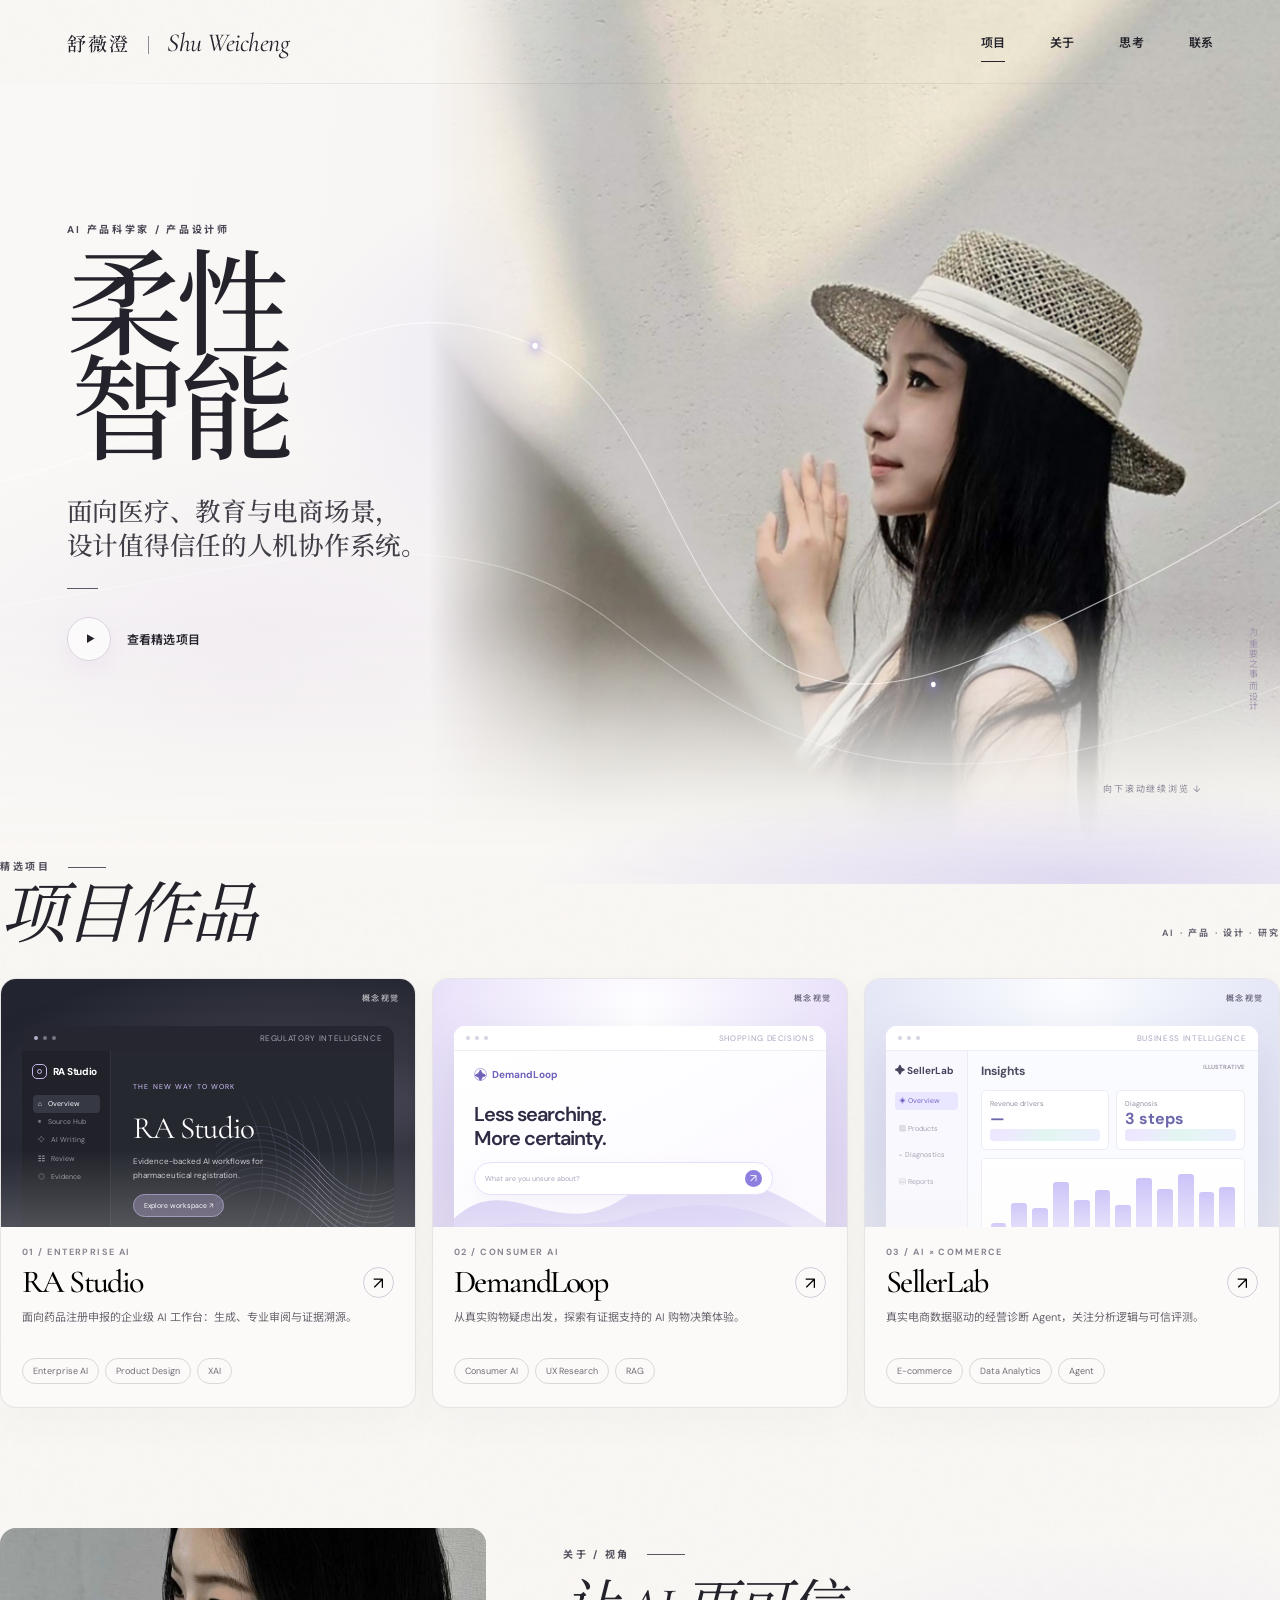
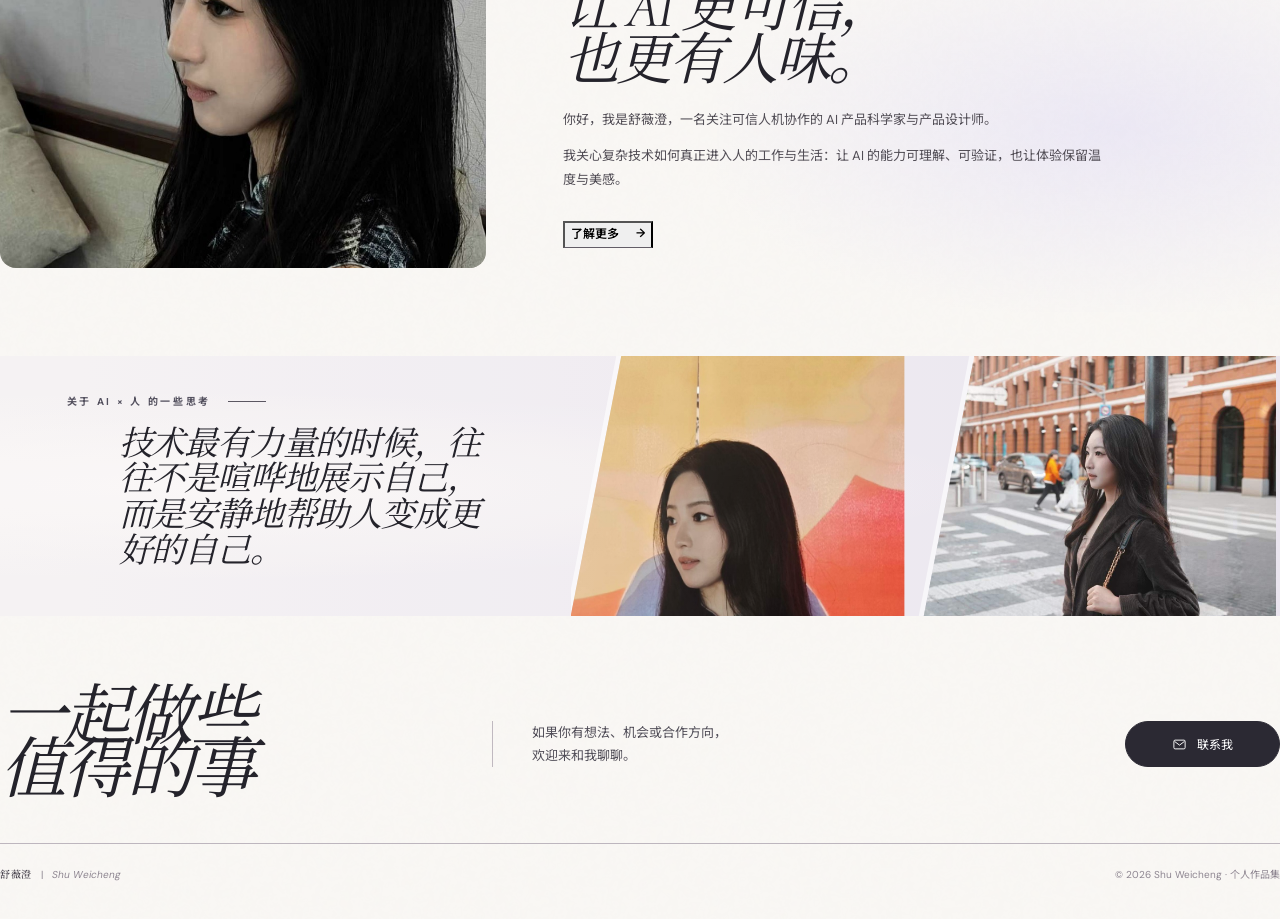
==== index.html @ f3a617b5 "feat: refine Chinese portfolio, improve hero photo clarity and layout" ====
<!doctype html>
<html lang="zh-CN">
<head>
  <meta charset="UTF-8" />
  <meta name="viewport" content="width=device-width, initial-scale=1" />
  <meta name="color-scheme" content="light" />
  <meta name="theme-color" content="#f9f7f4" />
  <meta name="description" content="舒薇澄的个人作品集：AI 产品、可信人机协作、产品设计与商业实践。" />
  <title>舒薇澄 · 柔性智能 | AI 产品与设计</title>
  <link rel="preconnect" href="https://fonts.googleapis.com" />
  <link rel="preconnect" href="https://fonts.gstatic.com" crossorigin />
  <link href="https://fonts.googleapis.com/css2?family=Cormorant+Garamond:ital,wght@0,400;0,500;1,400;1,500&family=DM+Sans:wght@400;500;600;700&family=Noto+Sans+SC:wght@400;500;600&family=Noto+Serif+SC:wght@400;500;600&display=swap" rel="stylesheet" />
<style>
:root{
  --ink:#24232b;--ink-soft:#45434d;--muted:#77727b;--subtle:#a29ca5;--paper:#f9f7f4;--paper-2:#f4f1ef;--line:rgba(65,61,71,.16);
  --lavender:#bdb2ed;--lilac:#ded7f1;--ice:#cce2ee;--serif:'Cormorant Garamond','Noto Serif SC',Georgia,serif;
  --sans:'DM Sans','Noto Sans SC','PingFang SC','Microsoft YaHei',sans-serif;
  --shadow:0 30px 80px rgba(42,37,64,.09);
}
*{box-sizing:border-box}
html{scroll-behavior:smooth;scroll-padding-top:105px}
body{margin:0;background:var(--paper);color:var(--ink);font-family:var(--sans);-webkit-font-smoothing:antialiased;overflow-x:hidden}
body.is-locked{overflow:hidden}
button,a{font:inherit}button{cursor:pointer}a{color:inherit;text-decoration:none}
button:focus-visible,a:focus-visible{outline:2px solid #7471bc;outline-offset:5px}
::selection{background:#bdb2ed91;color:var(--ink)}
img{display:block;max-width:100%}
.site{overflow:hidden;position:relative}
.site::before{content:"";position:absolute;z-index:0;pointer-events:none;inset:0;background-image:url("data:image/svg+xml,%3Csvg viewBox='0 0 180 180' xmlns='http://www.w3.org/2000/svg'%3E%3Cfilter id='n'%3E%3CfeTurbulence type='fractalNoise' baseFrequency='.7' numOctaves='3' stitchTiles='stitch'/%3E%3C/filter%3E%3Crect width='100%25' height='100%25' filter='url(%23n)' opacity='.12'/%3E%3C/svg%3E");opacity:.13;mix-blend-mode:multiply}
.container{max-width:1380px;margin:0 auto;padding:0 clamp(24px,5.2vw,84px);position:relative}
.eyebrow{display:flex;align-items:center;gap:17px;font-size:10px;font-weight:700;line-height:1.4;letter-spacing:.27em;text-transform:uppercase;color:#53505e}
.eyebrow .rule{width:38px;height:1px;background:#5b5762}
.editorial{font-family:var(--serif);font-weight:400;letter-spacing:-.051em}
.topbar{height:84px;position:relative;z-index:30;display:flex;align-items:center;justify-content:space-between}
.topbar::after{content:"";position:absolute;left:clamp(24px,5.2vw,84px);right:clamp(24px,5.2vw,84px);bottom:0;height:1px;background:linear-gradient(90deg,transparent,rgba(78,73,84,.10) 24%,rgba(78,73,84,.10) 76%,transparent)}
.brand{display:inline-flex;align-items:baseline;gap:18px;white-space:nowrap;position:relative}
.brand-cn{font-family:'Noto Serif SC',serif;font-size:19px;font-weight:500;letter-spacing:.12em}
.brand-divider{height:18px;width:1px;transform:translateY(3px);background:#77717c;opacity:.8}
.brand-en{font-family:var(--serif);font-style:italic;font-size:26px;letter-spacing:-.02em}
.nav{display:flex;gap:45px;align-items:center}
.nav a{font-size:12px;font-weight:600;position:relative;letter-spacing:.02em;transition:color .25s}
.nav a:after{content:"";position:absolute;bottom:-11px;left:0;width:0;height:1px;background:var(--ink);transition:width .3s}
.nav a:hover:after,.nav a.active:after{width:100%}
.nav a:hover{color:#766baf}
.menu-toggle{display:none;width:42px;height:42px;border:1px solid var(--line);border-radius:50%;background:#fff9;align-items:center;justify-content:center}
.menu-toggle svg{width:18px;height:18px}
.hero{height:min(748px,62vw);min-height:668px;position:relative;isolation:isolate}
.hero-color{position:absolute;inset:0;z-index:-4;background:
 radial-gradient(ellipse 42% 37% at 52% 39%,rgba(218,216,243,.58),transparent 76%),
 radial-gradient(ellipse 42% 36% at 96% 81%,rgba(177,167,237,.28),transparent 78%),
 radial-gradient(ellipse 42% 42% at 19% 78%,rgba(231,223,238,.46),transparent 75%),
 linear-gradient(95deg,#faf8f6 10%,#f5f2f2 60%,#f6f3f4 100%)}
.hero-photo{position:absolute;z-index:-2;top:-90px;right:0;height:calc(100% + 120px);width:min(66.5%,980px);pointer-events:none;overflow:hidden;
  -webkit-mask-image:linear-gradient(to right,transparent 0%,#000 18%,#000 100%);mask-image:linear-gradient(to right,transparent 0%,#000 18%,#000 100%)}
.hero-photo img{width:100%;height:100%;object-fit:cover;object-position:51% 18%;filter:saturate(.98) contrast(1.02) brightness(1.015);transform:translateZ(0) scale(1.008);backface-visibility:hidden;image-rendering:-webkit-optimize-contrast}
.hero-photo:after{content:"";position:absolute;inset:0;background:linear-gradient(180deg,transparent 0 62%,rgba(249,247,244,.03) 74%,var(--paper) 99%),linear-gradient(90deg,rgba(249,247,244,.025),transparent 56%)}
.hero-fade{position:absolute;z-index:-1;inset:auto -2% -7% 0;height:37%;pointer-events:none;background:radial-gradient(ellipse 56% 44% at 82% 98%,rgba(183,169,235,.38),transparent 75%),linear-gradient(180deg,transparent 0%,rgba(249,247,244,.9) 87%,var(--paper))}
.hero-inner{height:100%;display:flex;flex-direction:column;justify-content:center;align-items:flex-start;padding-top:26px;padding-bottom:58px;z-index:2}
.hero-role{margin-bottom:26px;color:#494654}
.hero-title{margin:0;font-family:var(--serif);font-size:clamp(92px,9vw,146px);font-weight:500;font-style:normal;line-height:.82;letter-spacing:-.045em;position:relative;z-index:2}
.hero-title span{display:block}.hero-title span+span{padding-left:4px;margin-top:10px}
.hero-deck{font:500 clamp(23px,2vw,31px)/1.34 var(--serif);max-width:560px;letter-spacing:-.01em;margin:34px 0 0;color:#413e48;position:relative;z-index:2}
.hero-short-rule{width:31px;height:1px;background:#5f5965;margin-top:23px}
.view-work{display:inline-flex;align-items:center;gap:16px;margin-top:28px;font-size:12px;font-weight:600;letter-spacing:.02em;transition:transform .25s}
.view-work:hover{transform:translateX(5px)}
.view-work .circle{width:44px;height:44px;border-radius:50%;border:1px solid #d9d2de;background:#fff9;box-shadow:0 10px 24px #ddd5e65f;display:grid;place-items:center;transition:background .25s}
.view-work:hover .circle{background:#ebe8f9}.view-work svg{width:15px;height:15px;margin-left:2px}
.hero-orbit{position:absolute;inset:0;width:100%;height:100%;z-index:-1;pointer-events:none;overflow:visible}
.hero-orbit path{fill:none;stroke:#fff;stroke-opacity:.6;stroke-width:1.1}
.hero-orbit .dot{fill:#fff;filter:drop-shadow(0 0 6px #a49bf1) drop-shadow(0 0 4px #9d89e9)}
.hero-side{position:absolute;right:20px;bottom:120px;writing-mode:vertical-rl;font-size:9px;letter-spacing:.18em;color:#9e91aa}
.hero-hint{position:absolute;bottom:37px;right:6%;font-size:9px;letter-spacing:.2em;color:#8d8597}
.work{padding:28px 0 106px;position:relative}
.section-top{display:flex;align-items:flex-end;justify-content:space-between;gap:30px;margin-bottom:30px}
.section-heading{margin:9px 0 0;font-size:clamp(48px,5.2vw,80px);font-style:italic;line-height:.98}
.section-aside{font-size:9px;letter-spacing:.24em;font-weight:700;color:#696573;text-transform:uppercase;padding-bottom:9px;white-space:nowrap}
.projects{display:grid;grid-template-columns:repeat(3,minmax(0,1fr));gap:16px}
.project-card{width:100%;border:1px solid rgba(88,81,98,.13);border-radius:16px;background:rgba(255,255,255,.43);box-shadow:0 14px 40px rgba(78,72,98,.035);padding:0;text-align:left;overflow:hidden;position:relative;transition:transform .36s cubic-bezier(.2,.9,.2,1),box-shadow .36s,background .3s}
.project-card:hover{transform:translateY(-8px);box-shadow:0 26px 65px rgba(65,58,84,.12);background:#fff9}
.preview{height:248px;overflow:hidden;position:relative;display:flex;justify-content:center;align-items:center}
.project-card:hover .mock-device{transform:translateY(2px) scale(1.025)}
.preview::after{content:"";position:absolute;inset:auto 0 0;height:32%;background:linear-gradient(transparent,rgba(249,247,244,.22));pointer-events:none}
.preview-ra{background:radial-gradient(ellipse at 70% 50%,#646174 0%,#393944 37%,#22252f 81%)}
.preview-demand{background:radial-gradient(ellipse at 50% 16%,#fff 0%,#ede6fb 60%,#dcd2f2 100%)}
.preview-seller{background:radial-gradient(ellipse at 50% 0%,#fbfdff 0%,#e6e8f7 65%,#dce0ee 100%)}
.mock-device{transition:transform .5s cubic-bezier(.2,.9,.2,1);box-shadow:0 19px 43px rgba(24,24,51,.19);overflow:hidden;position:absolute;bottom:-17px;width:90%;height:88%;border-radius:11px 11px 0 0;display:flex;flex-direction:column}
.mock-label{position:absolute;top:13px;right:15px;color:#fff9;font-size:8px;letter-spacing:.2em;font-weight:700;z-index:3}
.preview-demand .mock-label,.preview-seller .mock-label{color:#757088}
.mock-top{height:25px;flex:none;display:flex;align-items:center;gap:5px;padding:0 12px;background:#25262f}
.mock-top i{width:4px;height:4px;background:#757782;border-radius:50%}.mock-top i:first-child{background:#b7b0cd}.mock-top span{margin-left:auto;font-size:8px;letter-spacing:.08em;color:#a4a5b2}
.ra-ui{background:#262830;flex:1;display:grid;grid-template-columns:24% 1fr;color:white}
.ra-sidebar{background:#202129;padding:13px 10px;border-right:1px solid #ffffff14}
.ra-logo{font-size:10px;font-weight:700;letter-spacing:-.03em;margin-bottom:16px;display:flex;align-items:center;gap:6px}
.ra-logo b{display:inline-block;width:15px;height:15px;border:1px solid #c4b8e9;border-radius:5px;position:relative}
.ra-logo b:before{content:"";position:absolute;inset:4px;border:1px solid #c4b8e9;border-radius:50%}
.ra-menu{font-size:7px;color:#92929e;line-height:2.6;padding-left:6px}.ra-menu .on{color:#fff;background:#363844;border-radius:4px;padding-left:5px;margin-left:-5px}
.ra-main{padding:22px 22px;position:relative;overflow:hidden}.ra-main .super{font-size:7px;color:#d3c5ff;letter-spacing:.16em}
.ra-main h4{margin:15px 0 8px;font-family:var(--serif);font-size:31px;font-weight:400;letter-spacing:-.03em}
.ra-main p{margin:0;max-width:170px;font-size:8px;line-height:1.7;color:#ccc9d2}
.ra-pill{margin-top:12px;border:1px solid #8d87ae;background:#6f6887aa;border-radius:16px;color:#fff;font-size:7px;padding:6px 10px;display:inline-block}
.ra-wave{position:absolute;right:-20px;top:37px;width:70%;height:76%;opacity:.92;mix-blend-mode:screen;pointer-events:none}
.light-device{background:#fff;box-shadow:0 20px 48px rgba(83,72,130,.16)}
.light-device .mock-top{background:#fff;color:#aea7b9;border-bottom:1px solid #efeef6}.light-device .mock-top i{background:#d9d3e4}.light-device .mock-top span{color:#aba4bf}
.demand-ui{height:100%;background:linear-gradient(150deg,#fff 4%,#fcfaff 75%);position:relative;padding:17px 20px}
.demand-brand{color:#7061ba;font-size:10px;font-weight:700;display:flex;align-items:center;gap:5px}
.demand-brand b{height:13px;width:13px;display:inline-grid;place-items:center;font-size:11px;border:1px solid #b3a7eb;border-radius:50%}
.demand-ui h4{font-size:20px;line-height:1.2;letter-spacing:-.05em;margin:21px 0 12px;font-weight:600;position:relative;z-index:2;color:#302b45}
.demand-search{border:1px solid #e5dffa;background:#fff;border-radius:20px;padding:7px 10px;display:flex;justify-content:space-between;align-items:center;position:relative;z-index:2;color:#aaa2ba;font-size:7px;width:90%;box-shadow:0 8px 20px #dcd3f031}
.demand-search em{height:17px;width:17px;background:#8c7fe0;color:white;border-radius:100%;display:grid;place-items:center;font-style:normal;font-size:11px}
.demand-wave{position:absolute;bottom:-11px;left:0;width:100%;height:54%;opacity:.72}
.seller-ui{background:#fafbff;flex:1;display:grid;grid-template-columns:22% 1fr}
.seller-sidebar{background:#f8f8fe;padding:13px 9px;border-right:1px solid #eaebf6}
.seller-brand{font-size:10px;font-weight:700;color:#49445e;margin-bottom:15px;white-space:nowrap}
.seller-link{font-size:7px;margin:9px 0;color:#a3a1b2;padding:4px;border-radius:4px}.seller-link.on{background:#e9e6ff;color:#7663c7}
.seller-main{padding:12px 13px;min-width:0}.seller-name{display:flex;justify-content:space-between;font-size:12px;font-weight:700;color:#4e4c60}.seller-name span{font-size:6px;color:#a29eac}
.seller-metrics{display:grid;grid-template-columns:1fr 1fr;gap:7px;margin-top:11px}.seller-metric{border:1px solid #edecf5;border-radius:5px;background:#fff;padding:8px}
.seller-metric small{display:block;font-size:7px;color:#9290a3}.seller-metric strong{font-size:16px;color:#6d68ac}.seller-metric i{display:block;height:12px;border-radius:3px;background:linear-gradient(110deg,#eee8ff 15%,#e2f6f1 50%,#edf0ff)}
.seller-plot{height:83px;display:flex;align-items:end;gap:5px;padding:9px 9px 0;border:1px solid #edecf5;background:white;border-radius:5px;margin-top:8px}
.seller-plot i{flex:1;height:var(--h);background:linear-gradient(#b0a3f5,#ded7ff);border-radius:3px 3px 0 0;opacity:.7}
.project-bottom{padding:19px 21px 23px;min-height:158px;position:relative}
.project-index{font-size:9px;letter-spacing:.16em;color:#8c8591;font-weight:700;margin-bottom:8px}
.project-title-row{display:flex;align-items:center;justify-content:space-between;gap:8px}
.project-title{font-family:var(--serif);font-weight:500;font-size:clamp(27px,2.5vw,39px);letter-spacing:-.05em;line-height:1.02}
.project-arrow{width:31px;height:31px;border:1px solid #d3cad8;border-radius:50%;display:grid;place-items:center;flex:none;font-size:17px;transition:background .2s,transform .2s}
.project-card:hover .project-arrow{background:#ded5fa;transform:rotate(45deg)}
.project-description{color:#69656f;font-size:11px;line-height:1.65;min-height:36px;margin:9px 0 14px;max-width:360px}
.tags{display:flex;flex-wrap:wrap;gap:6px}.tag{padding:6px 10px;border:1px solid #dcd5d9;border-radius:30px;font-size:9px;color:#736d77}
.about{padding:14px 0 88px;position:relative}.about:after{content:"";position:absolute;z-index:-1;right:-18%;top:7%;width:62%;height:83%;background:radial-gradient(ellipse at center,rgba(214,208,245,.38),transparent 75%);pointer-events:none}
.about-layout{display:grid;grid-template-columns:38% 1fr;gap:clamp(44px,6vw,88px);align-items:center}
.about-image{border-radius:16px;overflow:hidden;height:340px;position:relative;background:#ded9d3}.about-image img{width:100%;height:100%;object-fit:cover;object-position:center 23%;filter:saturate(.85)}
.about-copy h2{font-family:var(--serif);font-style:italic;font-weight:400;font-size:clamp(39px,4.4vw,69px);line-height:.95;letter-spacing:-.055em;margin:20px 0 19px;max-width:690px}
.about-copy p{color:#514d55;max-width:550px;font-size:13px;line-height:1.85;margin:0 0 12px}
.underlink{display:inline-flex;align-items:center;gap:17px;border-bottom:1px solid #625d67;padding-bottom:5px;margin-top:17px;font-size:12px;font-weight:600;transition:gap .25s}.underlink:hover{gap:23px}
.notes{position:relative;min-height:260px;background:#f1eeef;overflow:hidden}.notes::before{content:"";position:absolute;inset:0;background:radial-gradient(ellipse at 12% 50%,#fdfaf9,transparent 52%),linear-gradient(90deg,#f7f4f5,#e9e4f0);opacity:.8}
.notes-inner{display:grid;grid-template-columns:44% 56%;min-height:260px}
.notes-quote{padding:39px 28px 34px 0;position:relative;z-index:2}
.notes-quote h3{font-family:var(--serif);font-style:italic;font-size:clamp(25px,2.65vw,39px);line-height:1.05;letter-spacing:-.035em;font-weight:400;margin:18px 0 0 52px;max-width:370px}
.notes-photos{display:grid;grid-template-columns:1fr 1fr;position:relative;margin-right:-8vw;overflow:hidden}
.notes-photo{position:relative;height:100%;overflow:hidden;transform:skewX(-11deg);border-left:5px solid #fff9}
.notes-photo:first-child{margin-left:20px}.notes-photo img{width:130%;height:100%;object-fit:cover;object-position:center 31%;transform:skewX(11deg) scale(1.06);position:absolute;left:-14%}
.notes-photo.second img{object-position:center 52%;width:150%;left:-14%}
.notes-photo:after{content:"";position:absolute;inset:0;background:linear-gradient(90deg,#fff2,transparent)}
.contact{padding:75px 0 38px}
.contact-grid{display:grid;grid-template-columns:35% 1fr auto;gap:44px;align-items:center;padding-bottom:46px;border-bottom:1px solid #bdb6be}
.contact h2{font-family:var(--serif);font-style:italic;font-weight:400;font-size:clamp(46px,5.2vw,80px);line-height:.8;letter-spacing:-.055em;margin:0}
.contact-text{border-left:1px solid #c0b9c0;padding-left:39px;font-size:13px;line-height:1.8;color:#514e58}
.contact-actions{display:flex;align-items:center;gap:16px}.dark-btn{display:inline-flex;align-items:center;justify-content:center;gap:10px;padding:13px 23px;border-radius:40px;background:#2b2933;color:#fff;border:1px solid #2b2933;font-size:12px;min-width:155px;transition:transform .25s,background .25s}
.dark-btn:hover{background:#57506b;transform:translateY(-2px)}.dark-btn svg{width:15px;height:15px}
.footer{display:flex;justify-content:space-between;align-items:center;gap:16px;padding-top:22px;color:#8d8590;font-size:10px}.footer strong{font-family:'Noto Serif SC',serif;color:#413c47;font-weight:500;letter-spacing:.07em}.footer span{white-space:nowrap}
/* Dialogs */
.dialog{position:fixed;z-index:100;inset:0;background:rgba(31,29,40,.44);backdrop-filter:blur(12px);display:none;align-items:flex-start;justify-content:center;overflow:auto;padding:32px 16px}
.dialog.open{display:flex}.dialog-panel{width:min(100%,950px);background:#faf9f6;border:1px solid #ffffffb5;box-shadow:0 30px 90px #25223856;border-radius:15px;position:relative;min-height:450px;overflow:hidden;animation:pop .25s ease-out}
@keyframes pop{from{opacity:0;transform:translateY(18px)}to{opacity:1;transform:translateY(0)}}
.dialog-header{display:flex;justify-content:space-between;align-items:center;border-bottom:1px solid #e2dce0;padding:23px 34px;background:#fff9}
.dialog-logo{font-size:10px;font-weight:700;letter-spacing:.2em;color:#6a6473}.close-dialog{background:transparent;border:1px solid #d7cfd7;border-radius:30px;padding:8px 14px;font-size:11px}
.close-dialog:hover{background:#ebe6f4}.dialog-body{padding:55px clamp(25px,6vw,72px) 67px;max-width:100%;margin:auto}
.dialog-body h2{font:italic 400 clamp(62px,7vw,102px)/.95 var(--serif);letter-spacing:-.07em;margin:17px 0}.dialog-subtitle{font:italic 400 clamp(22px,2.5vw,31px)/1.2 var(--serif);max-width:650px;color:#514959;margin:0 0 27px}
.dialog-metas{border-top:1px solid #ded8e0;border-bottom:1px solid #ded8e0;padding:19px 0;display:grid;grid-template-columns:1fr 1fr 1fr;gap:20px;margin:30px 0 35px}
.meta dt{font-size:9px;font-weight:700;letter-spacing:.13em;text-transform:uppercase;color:#948a97;margin-bottom:9px}.meta dd{font-size:12px;line-height:1.6;margin:0}
.dialog-visual{height:220px;border-radius:10px;background:radial-gradient(ellipse at 78% 40%,#72678d,#262631 66%);color:white;display:flex;align-items:center;justify-content:center;text-align:center;flex-direction:column;gap:9px;padding:18px}
.dialog-visual.light{background:radial-gradient(ellipse at 35% 30%,#fff,#dfd6f5 80%);color:#443d55}
.dialog-visual strong{font:italic 400 45px var(--serif)}.dialog-visual span{font-size:10px;letter-spacing:.14em}
.article-section{display:grid;grid-template-columns:27% 1fr;gap:28px;border-bottom:1px solid #ded8e0;padding:28px 0}
.article-section h3{font-family:var(--serif);font-size:30px;font-weight:500;margin:0;line-height:1}
.article-section p,.article-section ul{font-size:13px;line-height:1.9;color:#58525e;margin:0}.article-section ul{padding-left:18px}
.notice{background:#f0ebf3;padding:17px 20px;border-radius:6px;font-size:11px;line-height:1.8;margin-top:27px;color:#686071}
.dialog-text p{font-size:14px;line-height:1.95;color:#4a4650}.dialog-text .portrait-inline{width:180px;height:226px;float:right;object-fit:cover;object-position:center 31%;border-radius:10px;margin:3px 0 12px 22px}
.dialog-text .small-note{font-size:12px;color:#7b7481;margin-top:22px}
/* animated reveal, only enabled when JS is available */
.js .reveal{opacity:0;transform:translateY(30px);transition:opacity .7s ease,transform .8s cubic-bezier(.2,.8,.2,1)}
.js .reveal.visible{opacity:1;transform:none}
@media(max-width:1050px){
  .hero{min-height:590px;height:660px}.hero-photo{width:65%}.hero-title{font-size:clamp(82px,11.5vw,116px)}.hero-deck{max-width:490px;font-size:25px}
  .projects{gap:10px}.preview{height:205px}.project-bottom{padding:16px 13px 18px}.project-title{font-size:29px}.project-description{font-size:10px}
  .mock-device{width:94%}.ra-main{padding:17px 12px}.ra-main h4{font-size:25px}.ra-sidebar{padding:10px 5px}.seller-sidebar{padding:9px 5px}
  .contact-grid{grid-template-columns:35% 1fr;gap:35px}.contact-actions{grid-column:2;justify-self:start}.contact-text{grid-column:2;grid-row:1}
}
@media(max-width:720px){
  html{scroll-padding-top:72px}.container{padding-left:23px;padding-right:23px}
  .topbar{height:70px}.topbar::after{left:23px;right:23px}.brand{gap:10px}.brand-cn{font-size:15px}.brand-en{font-size:20px}.brand-divider{height:14px}
  .menu-toggle{display:flex}.nav{position:absolute;display:none;top:63px;left:23px;right:23px;background:#ffffffef;backdrop-filter:blur(16px);padding:20px;border:1px solid var(--line);box-shadow:0 16px 50px #34304f22;border-radius:12px;gap:19px;flex-direction:column;align-items:flex-start}.nav.open{display:flex}.nav a{font-size:14px}
  .hero{min-height:810px;height:810px}.hero-color{background:radial-gradient(ellipse 60% 45% at 70% 65%,#e1d9f1aa,transparent 75%),linear-gradient(135deg,#faf8f6,#f9f7f4)}
  .hero-inner{height:370px;justify-content:flex-start;padding-top:67px;padding-bottom:0}
  .hero-title{font-size:clamp(74px,18vw,107px);line-height:.76;letter-spacing:-.076em}.hero-role{font-size:8px;letter-spacing:.19em;margin-bottom:28px}
  .hero-title span+span{margin-top:14px}
  .hero-deck{margin-top:27px;font-size:clamp(20px,5.4vw,27px);max-width:380px;line-height:1.15}
  .hero-short-rule{margin-top:15px}.view-work{margin-top:17px;gap:12px}.view-work .circle{width:36px;height:36px}
  .hero-photo{top:355px;height:470px;right:-27%;width:113%;-webkit-mask-image:linear-gradient(0deg,transparent 0%,#000 25%);mask-image:linear-gradient(0deg,transparent 0%,#000 25%)}
  .hero-photo img{object-position:center 22%}.hero-photo:after{background:linear-gradient(180deg,transparent 0 68%,var(--paper) 99%)}
  .hero-fade{height:190px;bottom:-5%}.hero-orbit{opacity:.45}.hero-side,.hero-hint{display:none}
  .work{padding:17px 0 86px}.section-top{align-items:end;gap:14px;margin-bottom:22px}.section-heading{font-size:53px}.section-aside{font-size:8px;letter-spacing:.12em;max-width:90px;line-height:1.6;white-space:normal;text-align:right}
  .projects{grid-template-columns:1fr;gap:18px}.preview{height:250px}.mock-device{width:90%;height:86%}.project-bottom{min-height:auto;padding:18px 19px 22px}.project-title{font-size:38px}.project-description{font-size:12px;min-height:0}.tags{gap:5px}
  .ra-main{padding:24px 20px}.ra-main h4{font-size:34px}.ra-sidebar{padding:13px 10px}.seller-sidebar{padding:12px 10px}
  .about{padding:10px 0 72px}.about-layout{grid-template-columns:1fr;gap:29px}.about-image{height:390px}.about-copy h2{font-size:55px}.about-copy p{font-size:13px}
  .notes-inner{display:flex;flex-direction:column}.notes-quote{padding:38px 0 35px}.notes-quote h3{margin-left:19px;font-size:36px}.notes-photos{height:240px;margin:0 -23px;display:grid}.notes-photo:first-child{margin-left:0}
  .contact{padding:65px 0 27px}.contact-grid{display:block;padding-bottom:37px}.contact h2{font-size:68px}.contact-text{margin-top:25px;padding-left:18px;font-size:12px}.contact-actions{margin-top:25px}.footer{font-size:9px;flex-wrap:wrap}
  .dialog{padding:12px}.dialog-header{padding:17px 20px}.dialog-body{padding:40px 22px}.dialog-body h2{font-size:74px}.dialog-metas{grid-template-columns:1fr;gap:13px}.article-section{grid-template-columns:1fr;gap:12px;padding:25px 0}.dialog-visual{height:160px}.dialog-text .portrait-inline{width:120px;height:165px}
}
@media(max-width:390px){.hero-title{font-size:72px}.hero{min-height:760px;height:760px}.hero-photo{top:355px;height:430px}.project-title{font-size:34px}.about-copy h2{font-size:49px}.notes-quote h3{font-size:32px}.brand-en{font-size:18px}}
@media(prefers-reduced-motion:reduce){*,*:before,*:after{scroll-behavior:auto!important;transition-duration:.01ms!important;animation:none!important}.js .reveal{opacity:1;transform:none}}
</style>
</head>
<body>
<div class="site" id="top">
  <header class="container topbar">
    <a class="brand" href="#top" aria-label="回到首页"><span class="brand-cn">舒薇澄</span><span class="brand-divider" aria-hidden="true"></span><span class="brand-en">Shu Weicheng</span></a>
    <button class="menu-toggle" id="menuToggle" aria-label="打开导航菜单" aria-expanded="false" aria-controls="nav"><svg viewBox="0 0 20 20" fill="none" stroke="currentColor" stroke-width="1.4"><path d="M2 6h16M2 14h16"/></svg></button>
    <nav class="nav" id="nav" aria-label="主要导航"><a href="#work" class="active">项目</a><a href="#about">关于</a><a href="#notes">思考</a><a href="#contact">联系</a></nav>
  </header>
  <main>
    <section class="hero" aria-labelledby="hero-title">
      <div class="hero-color" aria-hidden="true"></div>
      <div class="hero-photo" aria-hidden="true"><img src="[data-uri]" alt="" fetchpriority="high" decoding="async" /></div>
      <div class="hero-fade" aria-hidden="true"></div>
      <svg class="hero-orbit" aria-hidden="true" viewBox="0 0 1440 720" preserveAspectRatio="none"><path d="M-110 400 C270 360 370 160 610 255 C800 335 750 685 1120 545 S1500 340 1570 360"/><path d="M-90 514 C240 480 500 390 692 520 S1060 730 1520 550" opacity=".56"/><circle class="dot" cx="602" cy="252" r="3"/><circle class="dot" cx="1050" cy="578" r="2.6"/></svg>
      <div class="container hero-inner">
        <div class="eyebrow hero-role">AI 产品科学家 / 产品设计师</div>
        <h1 class="hero-title" id="hero-title"><span>柔性</span><span>智能</span></h1>
        <p class="hero-deck">面向医疗、教育与电商场景，<br />设计值得信任的人机协作系统。</p>
        <div class="hero-short-rule"></div>
        <a class="view-work" href="#work"><span class="circle"><svg viewBox="0 0 24 24" fill="currentColor"><path d="m8 5 12 7-12 7V5Z" /></svg></span><span>查看精选项目</span></a>
      </div>
      <div class="hero-side">为重要之事而设计</div><span class="hero-hint">向下滚动继续浏览 ↓</span>
    </section>

    <section class="container work" id="work" aria-labelledby="work-title">
      <div class="section-top reveal"><div><div class="eyebrow">精选项目 <span class="rule"></span></div><h2 class="section-heading editorial" id="work-title">项目作品</h2></div><div class="section-aside">AI · 产品 · 设计 · 研究</div></div>
      <div class="projects">
        <button class="project-card reveal" data-project="ra" aria-label="查看 RA Studio 项目详情">
          <div class="preview preview-ra">
            <span class="mock-label">概念视觉</span>
            <div class="mock-device"><div class="mock-top"><i></i><i></i><i></i><span>REGULATORY INTELLIGENCE</span></div>
              <div class="ra-ui"><div class="ra-sidebar"><div class="ra-logo"><b></b> RA Studio</div><div class="ra-menu"><div class="on">⌂ &nbsp; Overview</div><div>◧ &nbsp; Source Hub</div><div>✧ &nbsp; AI Writing</div><div>☷ &nbsp; Review</div><div>◎ &nbsp; Evidence</div></div></div>
              <div class="ra-main"><span class="super">THE NEW WAY TO WORK</span><h4>RA Studio</h4><p>Evidence-backed AI workflows for pharmaceutical registration.</p><span class="ra-pill">Explore workspace ↗</span>
                <svg class="ra-wave" viewBox="0 0 320 220" fill="none" aria-hidden="true"><defs><linearGradient id="mesh" x1="0" y1="0" x2="1" y2="1"><stop stop-color="#8984da" stop-opacity="0"/><stop offset=".52" stop-color="#d7ccff" stop-opacity=".9"/><stop offset="1" stop-color="#a1cdec" stop-opacity=".08"/></linearGradient></defs>
                  <g stroke="url(#mesh)" stroke-width=".86"> <path d="M-30 150Q65 28 165 140T342 120"/><path d="M-30 160Q65 40 165 150T342 130"/><path d="M-30 170Q65 52 165 160T342 140"/><path d="M-30 180Q65 64 165 170T342 150"/><path d="M-30 190Q65 76 165 180T342 160"/><path d="M-30 200Q65 88 165 190T342 170"/><path d="M-30 210Q65 100 165 200T342 180"/><path d="M-30 140Q65 16 165 130T342 110"/><path d="M-30 130Q65 4 165 120T342 100"/><path d="M-30 120Q65 -8 165 110T342 90"/></g>
                  <g stroke="url(#mesh)" stroke-width=".6" opacity=".42"><path d="M35 -10Q110 110 47 230"/><path d="M58 -10Q133 110 70 230"/><path d="M81 -10Q156 110 93 230"/><path d="M104 -10Q179 110 116 230"/><path d="M127 -10Q202 110 139 230"/><path d="M150 -10Q225 110 162 230"/><path d="M173 -10Q248 110 185 230"/><path d="M196 -10Q271 110 208 230"/><path d="M219 -10Q294 110 231 230"/></g>
                </svg></div></div></div>
          </div>
          <div class="project-bottom"><div class="project-index">01 / ENTERPRISE AI</div><div class="project-title-row"><strong class="project-title">RA Studio</strong><span class="project-arrow">↗</span></div><p class="project-description">面向药品注册申报的企业级 AI 工作台：生成、专业审阅与证据溯源。</p><div class="tags"><span class="tag">Enterprise AI</span><span class="tag">Product Design</span><span class="tag">XAI</span></div></div>
        </button>
        <button class="project-card reveal" data-project="demand" aria-label="查看 DemandLoop 项目详情" style="transition-delay:.07s">
          <div class="preview preview-demand"><span class="mock-label">概念视觉</span>
            <div class="mock-device light-device"><div class="mock-top"><i></i><i></i><i></i><span>SHOPPING DECISIONS</span></div><div class="demand-ui"><div class="demand-brand"><b>✦</b> DemandLoop</div><h4>Less searching.<br>More certainty.</h4><div class="demand-search">What are you unsure about?<em>↗</em></div>
              <svg class="demand-wave" viewBox="0 0 320 150" preserveAspectRatio="none" aria-hidden="true"><defs><linearGradient id="demandG" x1="0" y1="0" x2="1" y2="1"><stop stop-color="#c4b7f4"/><stop offset="1" stop-color="#e8e3f8"/></linearGradient></defs><path fill="url(#demandG)" d="M0 97C47 25 85 132 143 70S260 35 320 105V150H0Z"/><path fill="#b9b0f0" opacity=".4" d="M0 129C57 78 89 124 150 95S253 70 320 134V150H0Z"/></svg></div></div>
          </div>
          <div class="project-bottom"><div class="project-index">02 / CONSUMER AI</div><div class="project-title-row"><strong class="project-title">DemandLoop</strong><span class="project-arrow">↗</span></div><p class="project-description">从真实购物疑虑出发，探索有证据支持的 AI 购物决策体验。</p><div class="tags"><span class="tag">Consumer AI</span><span class="tag">UX Research</span><span class="tag">RAG</span></div></div>
        </button>
        <button class="project-card reveal" data-project="seller" aria-label="查看 SellerLab 项目详情" style="transition-delay:.14s">
          <div class="preview preview-seller"><span class="mock-label">概念视觉</span><div class="mock-device light-device"><div class="mock-top"><i></i><i></i><i></i><span>BUSINESS INTELLIGENCE</span></div><div class="seller-ui"><div class="seller-sidebar"><div class="seller-brand">✦ SellerLab</div><div class="seller-link on">◈ Overview</div><div class="seller-link">▧ Products</div><div class="seller-link">⌁ Diagnostics</div><div class="seller-link">▤ Reports</div></div><div class="seller-main"><div class="seller-name">Insights <span>ILLUSTRATIVE</span></div><div class="seller-metrics"><div class="seller-metric"><small>Revenue drivers</small><strong>—</strong><i></i></div><div class="seller-metric"><small>Diagnosis</small><strong>3 steps</strong><i></i></div></div><div class="seller-plot"><i style="--h:24%"></i><i style="--h:51%"></i><i style="--h:45%"></i><i style="--h:80%"></i><i style="--h:55%"></i><i style="--h:69%"></i><i style="--h:48%"></i><i style="--h:86%"></i><i style="--h:71%"></i><i style="--h:92%"></i><i style="--h:66%"></i><i style="--h:73%"></i></div></div></div></div></div>
          <div class="project-bottom"><div class="project-index">03 / AI × COMMERCE</div><div class="project-title-row"><strong class="project-title">SellerLab</strong><span class="project-arrow">↗</span></div><p class="project-description">真实电商数据驱动的经营诊断 Agent，关注分析逻辑与可信评测。</p><div class="tags"><span class="tag">E-commerce</span><span class="tag">Data Analytics</span><span class="tag">Agent</span></div></div>
        </button>
      </div>
    </section>

    <section class="container about" id="about" aria-labelledby="about-title">
      <div class="about-layout"><div class="about-image reveal"><img src="[data-uri]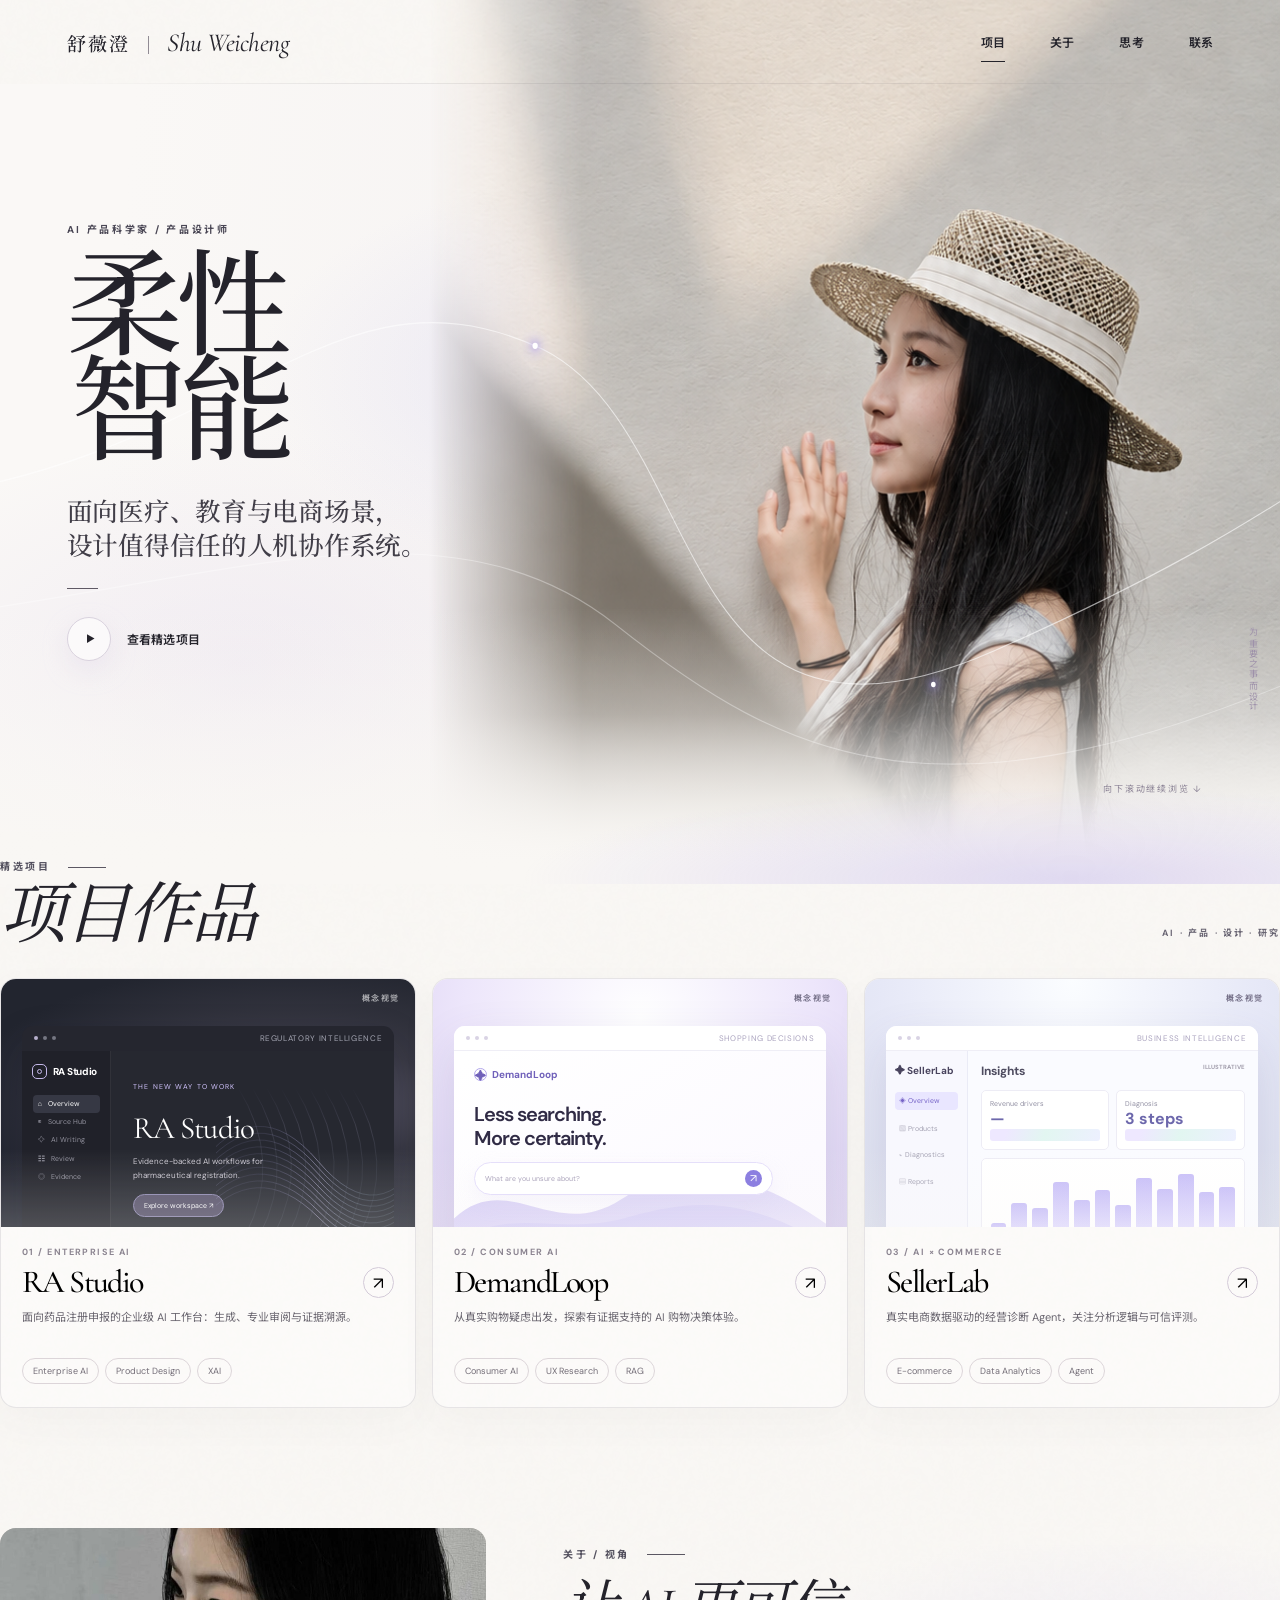
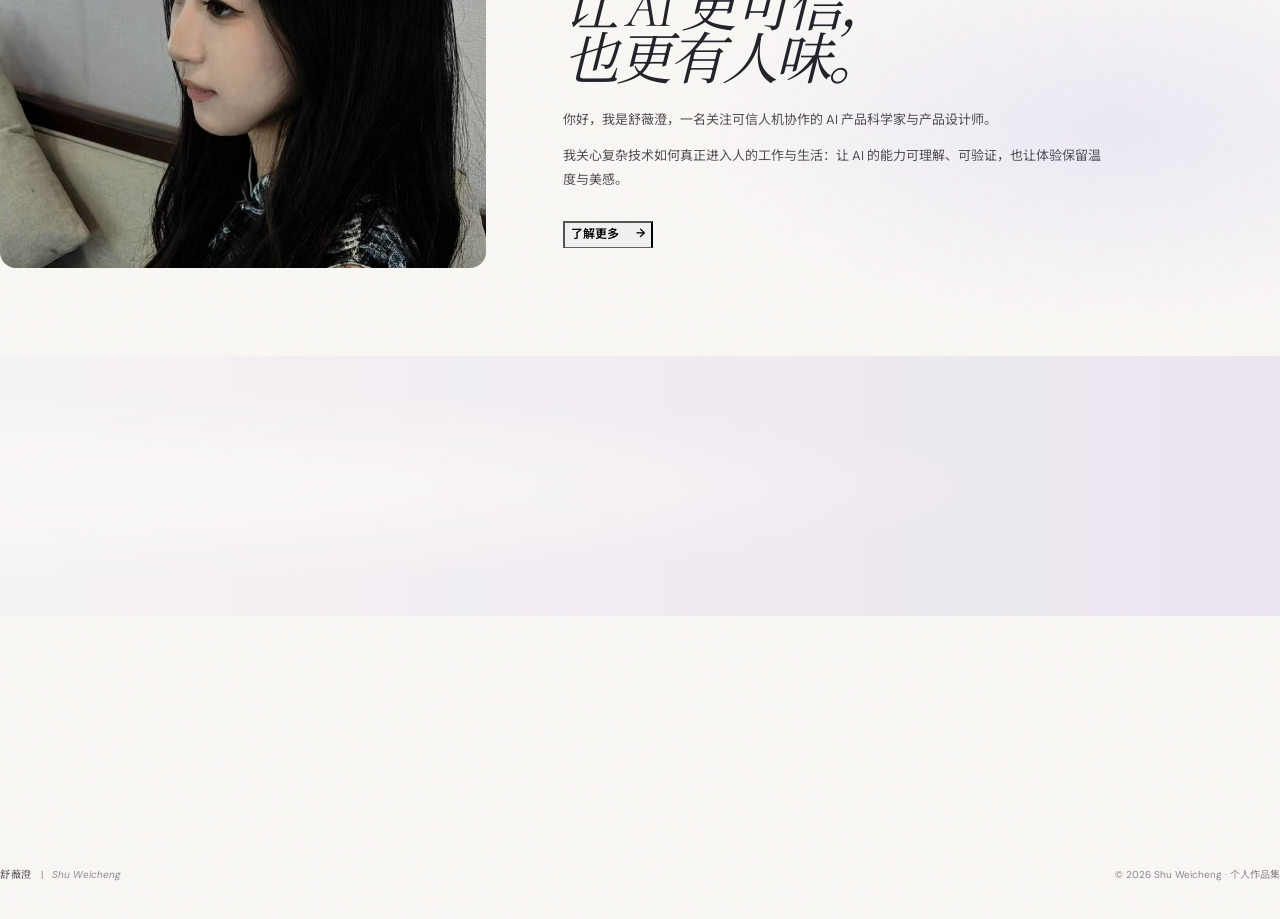
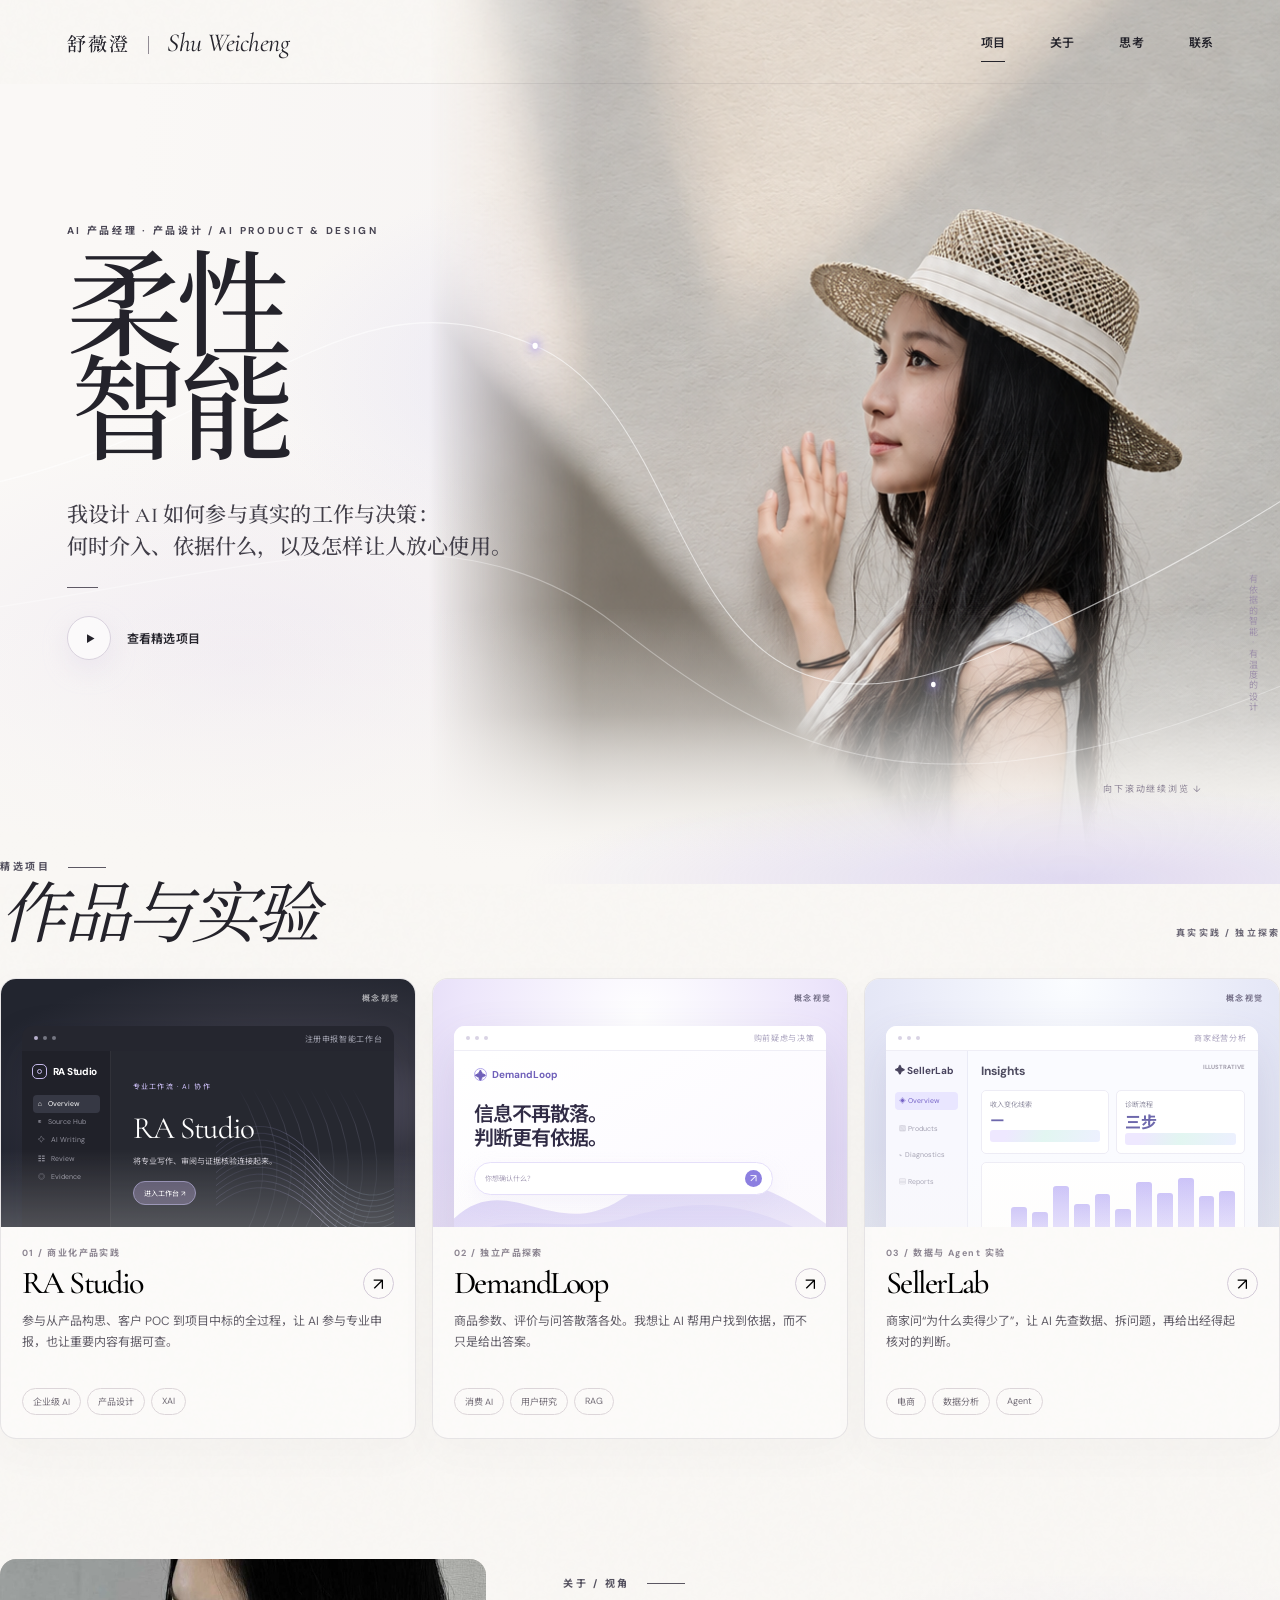
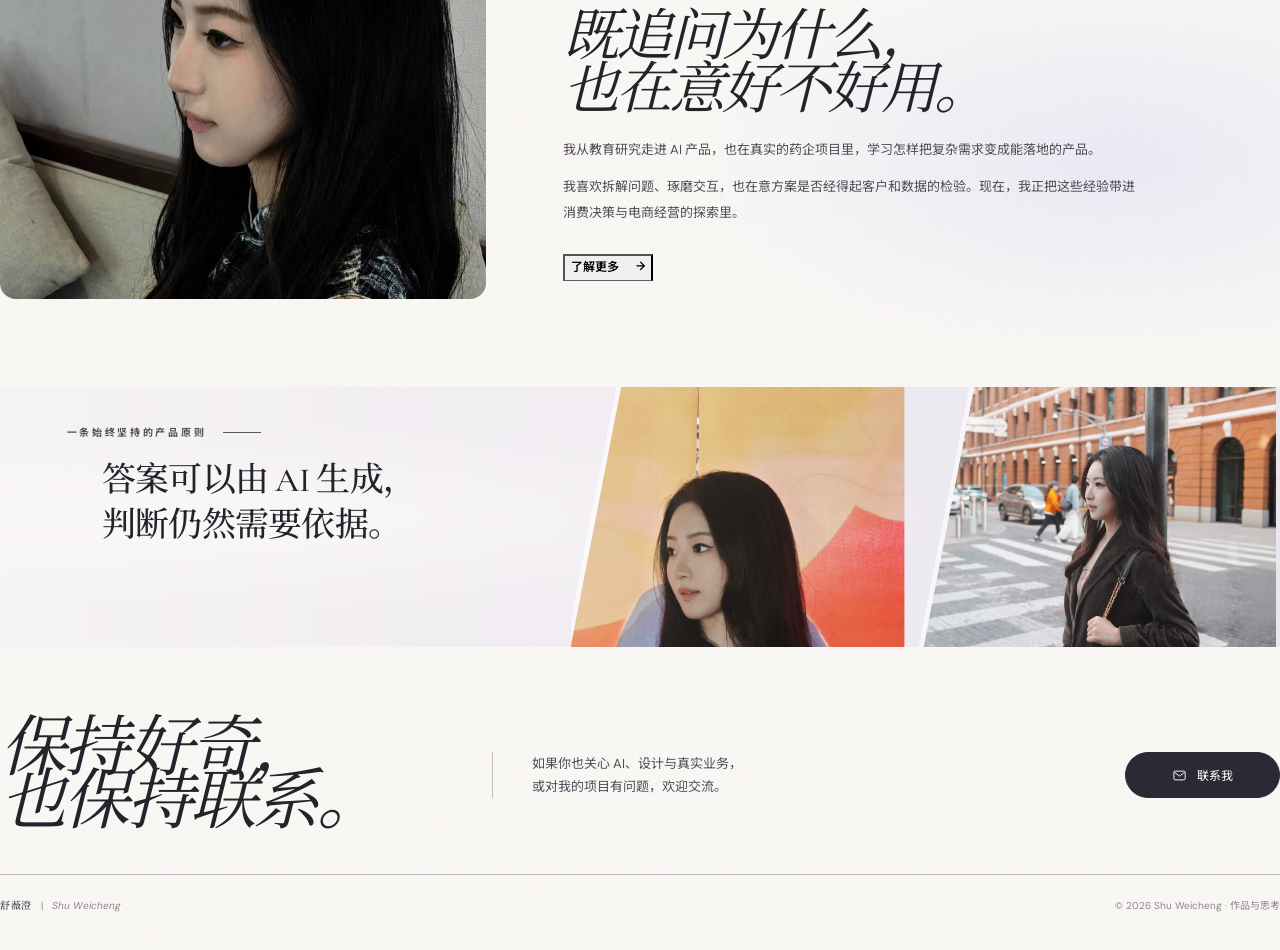
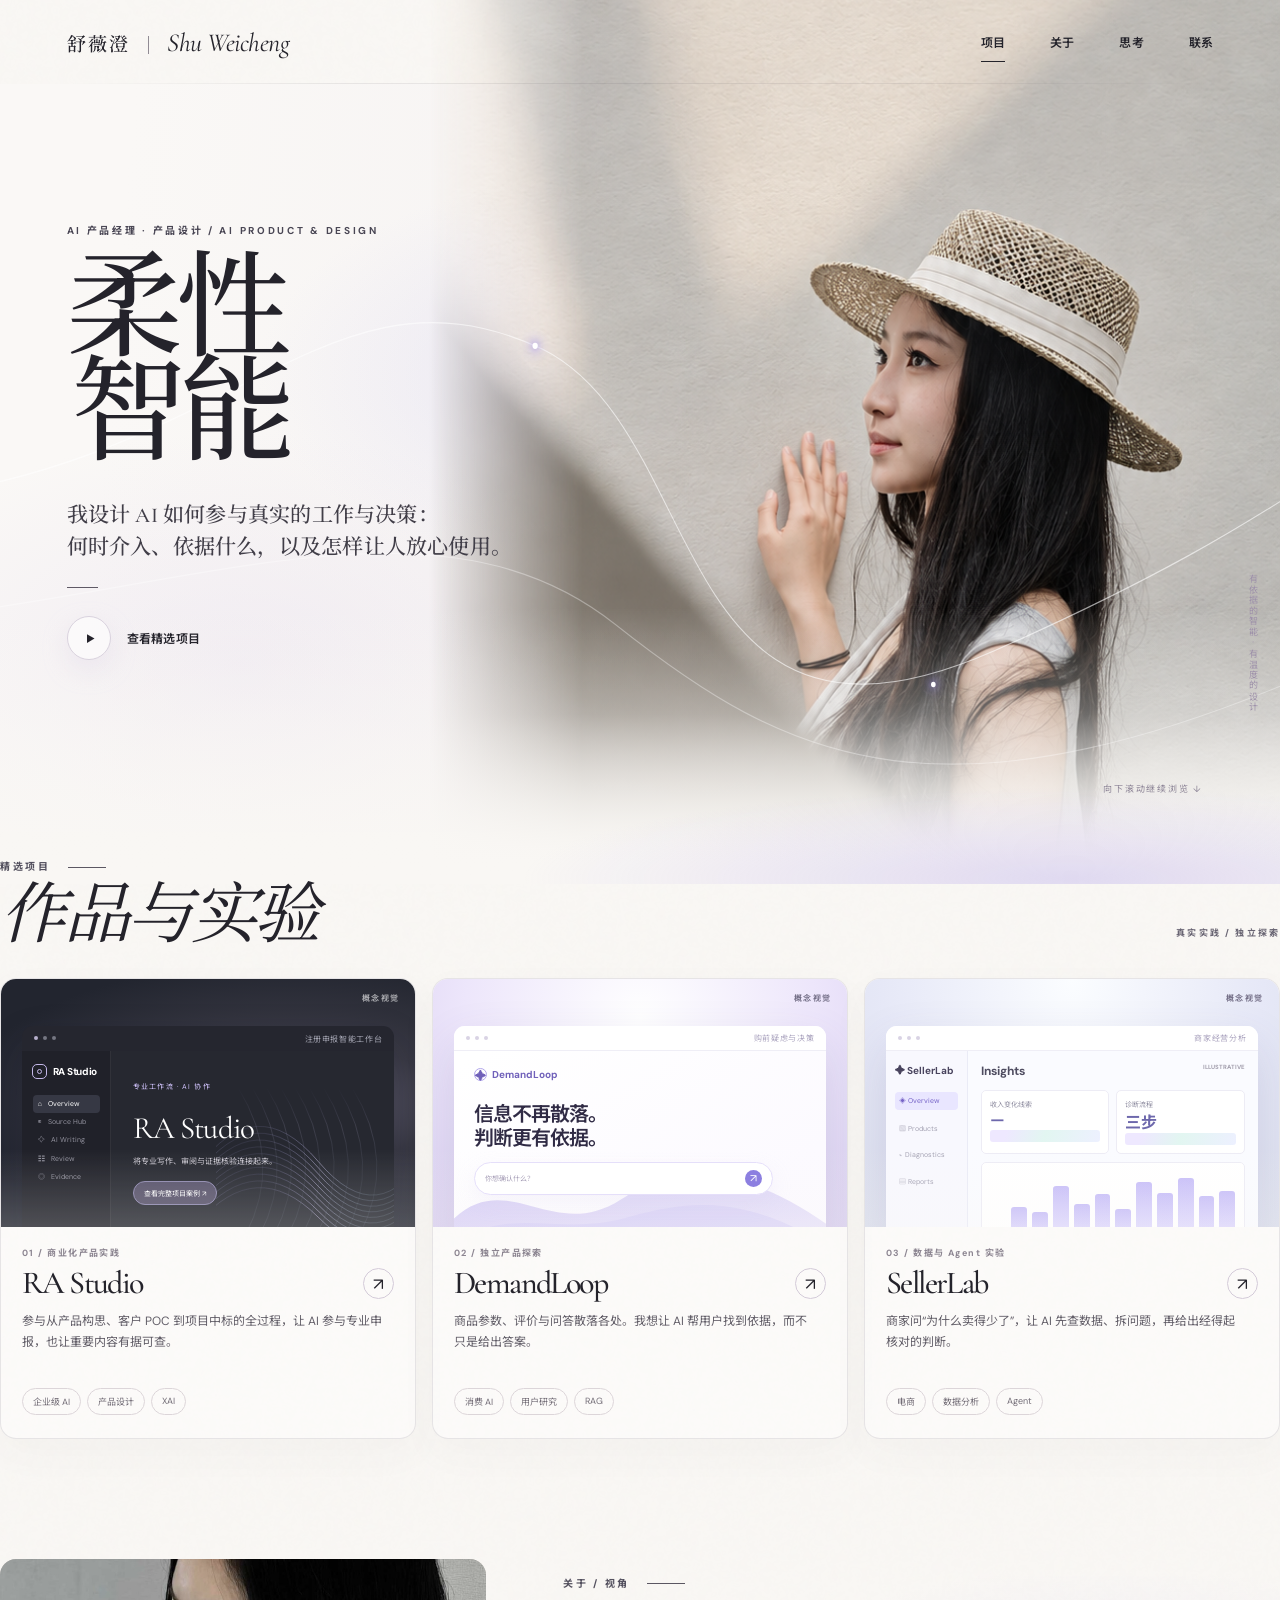
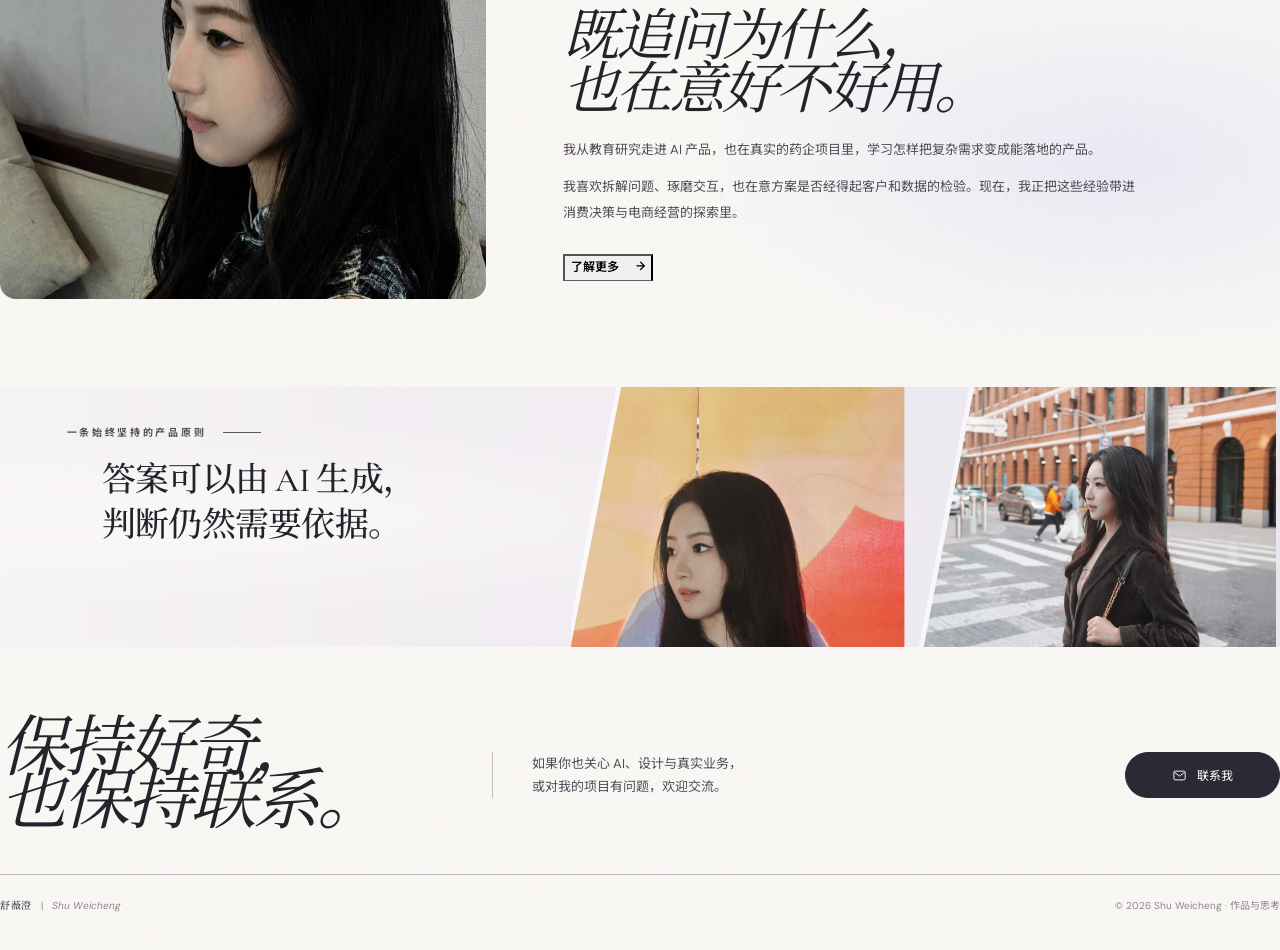
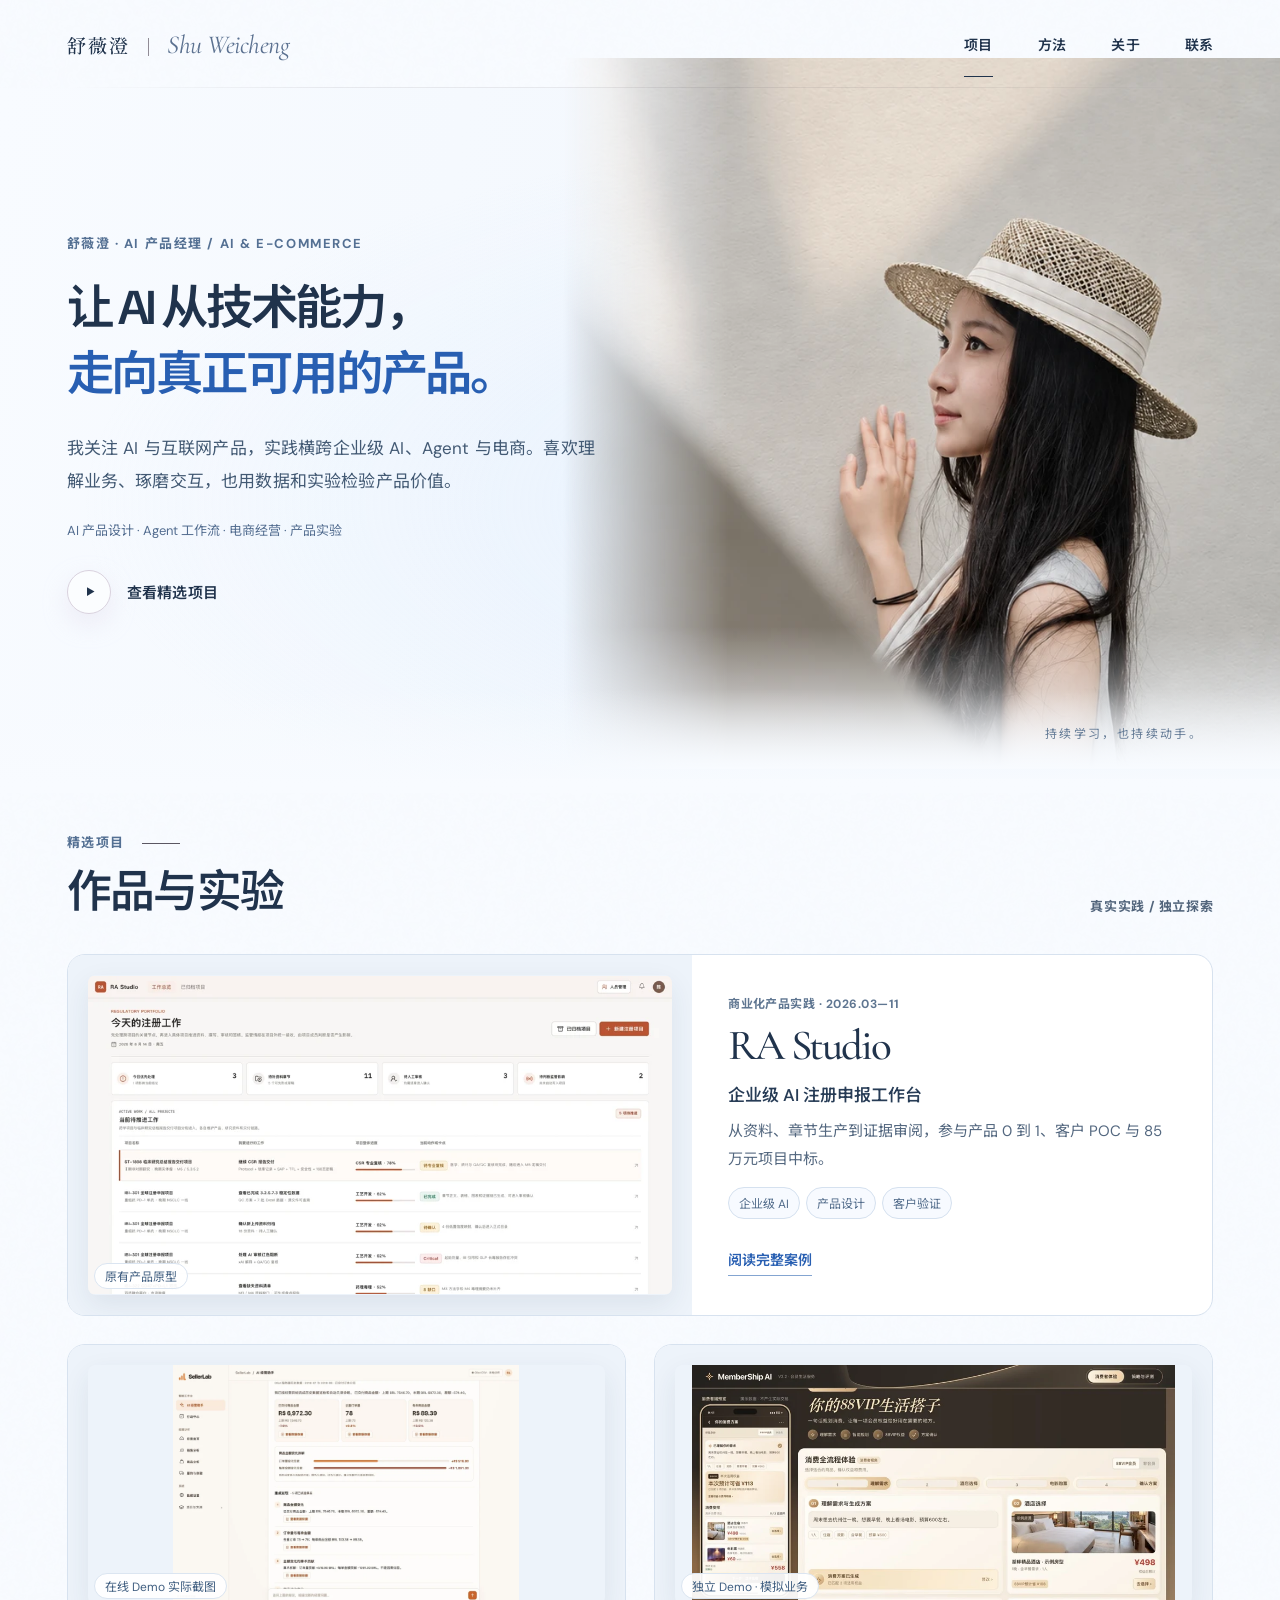
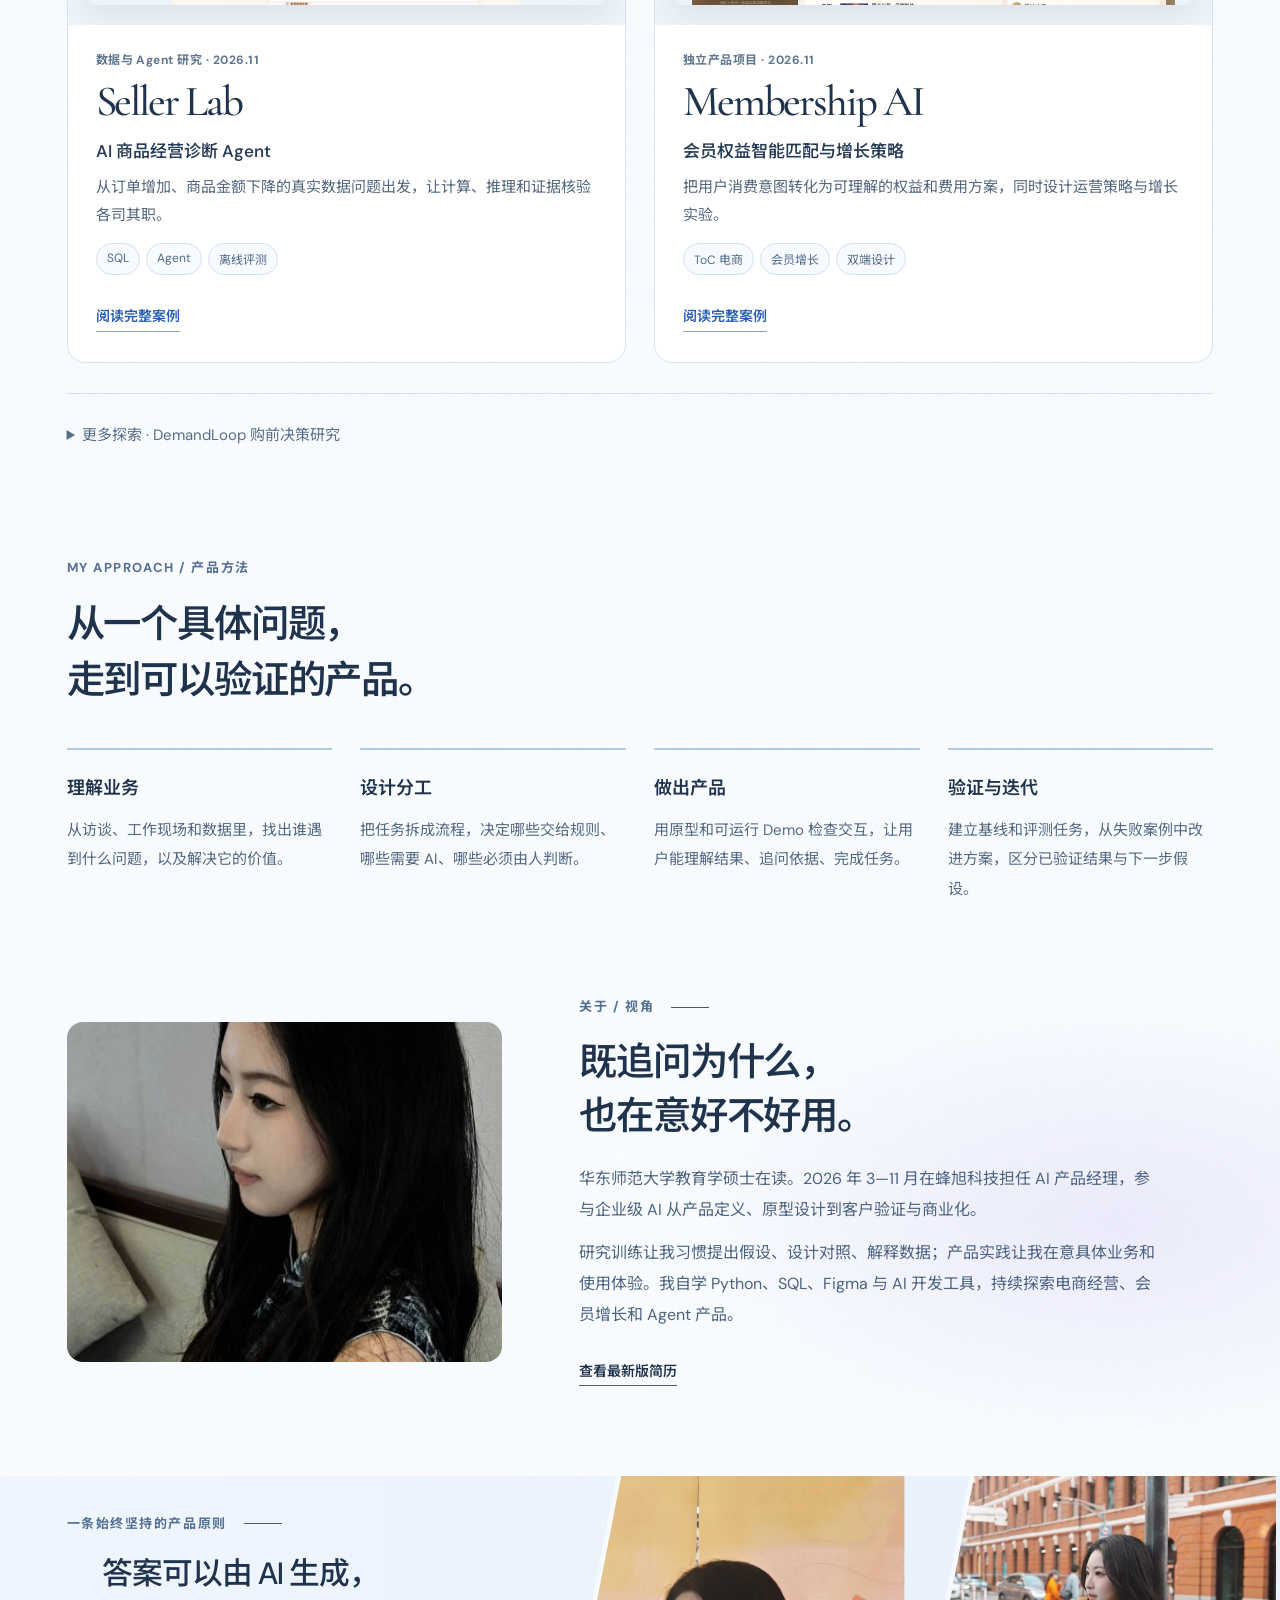
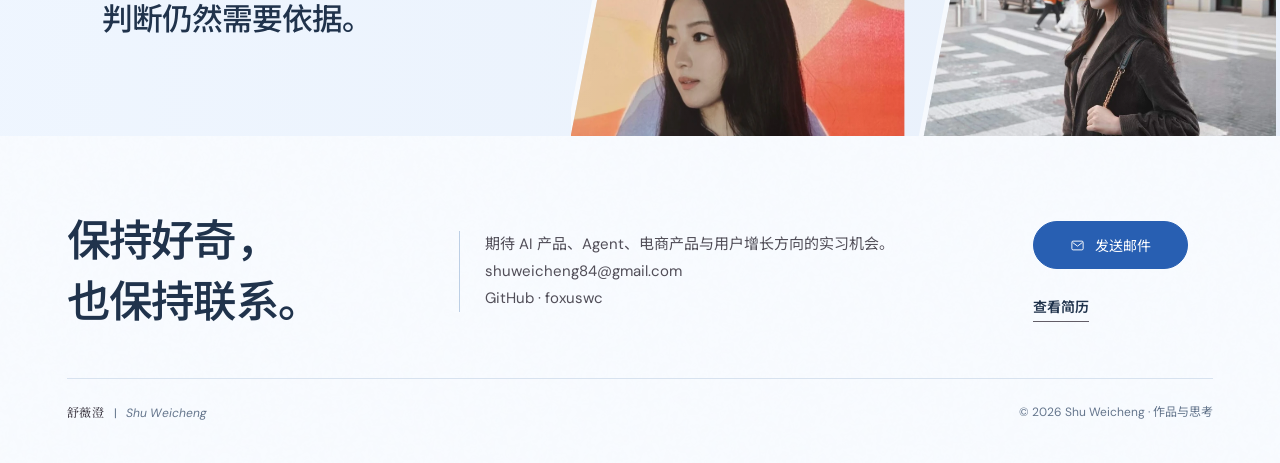
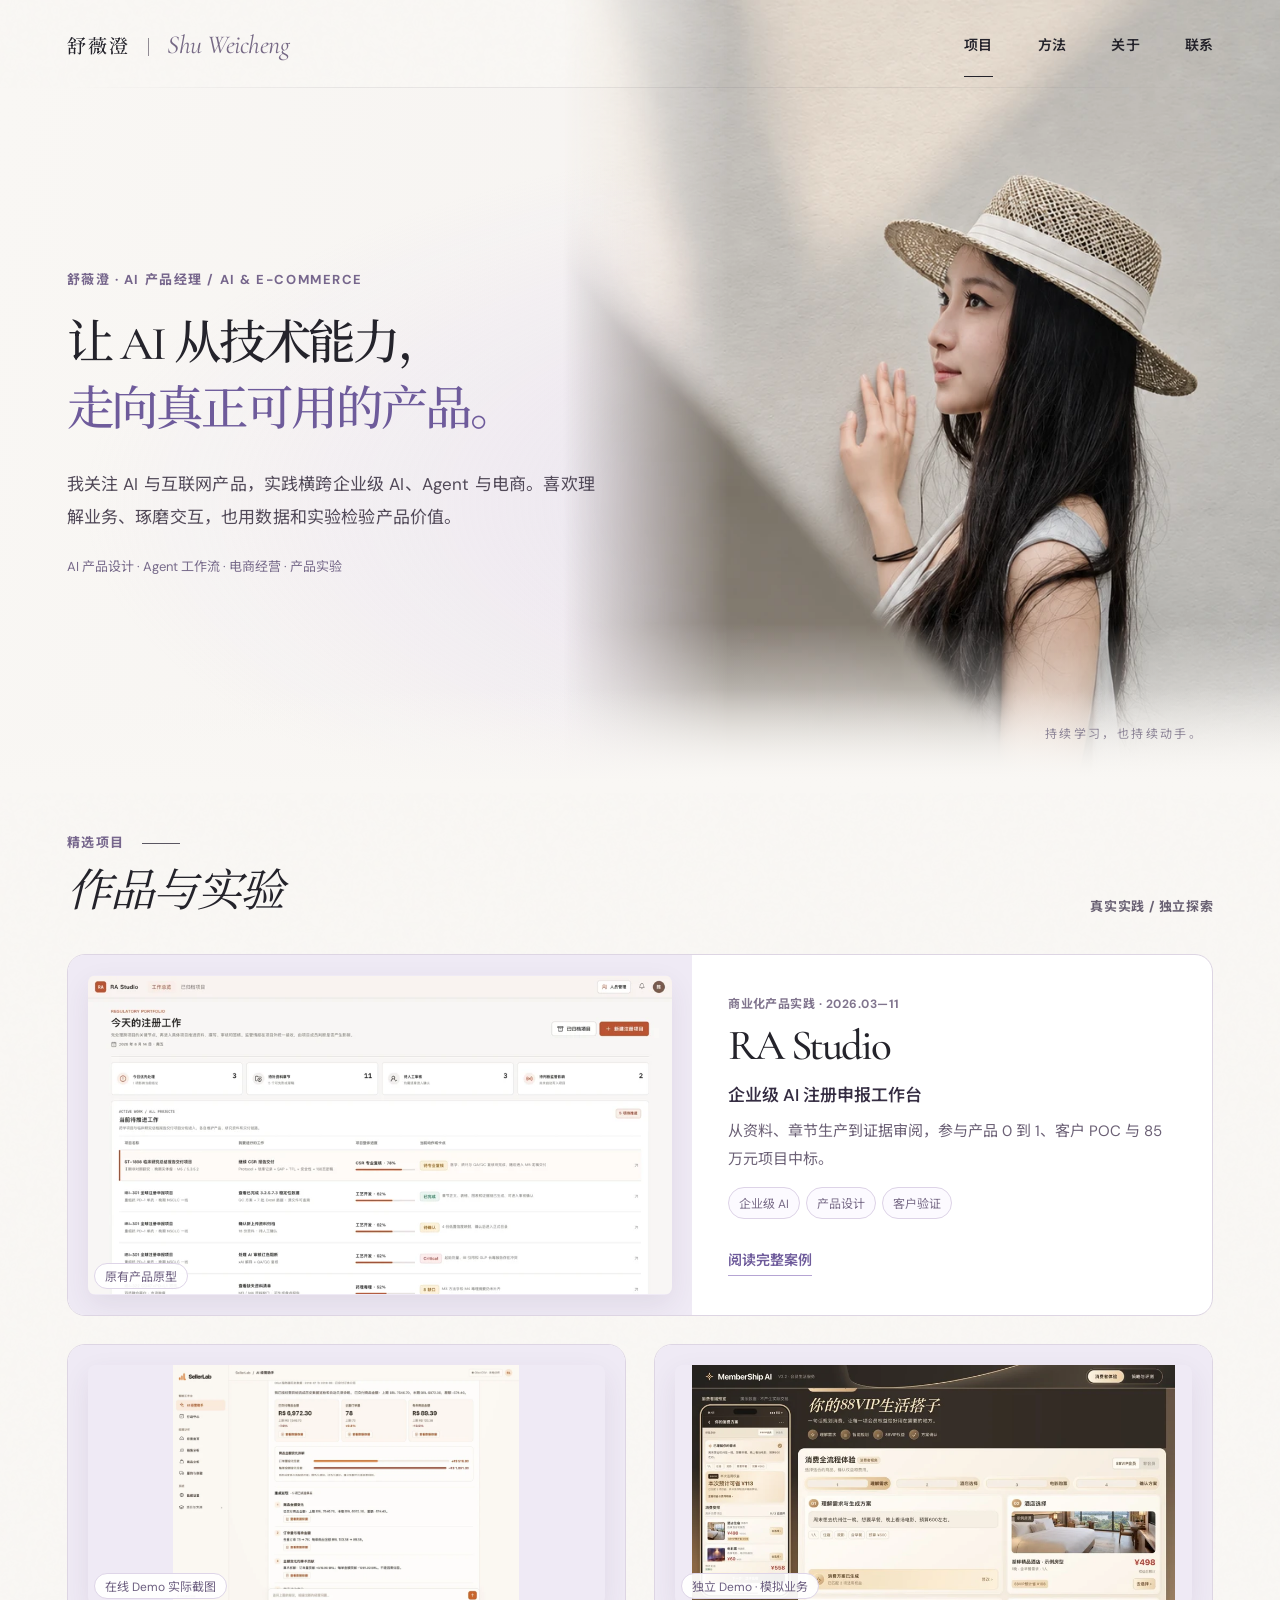
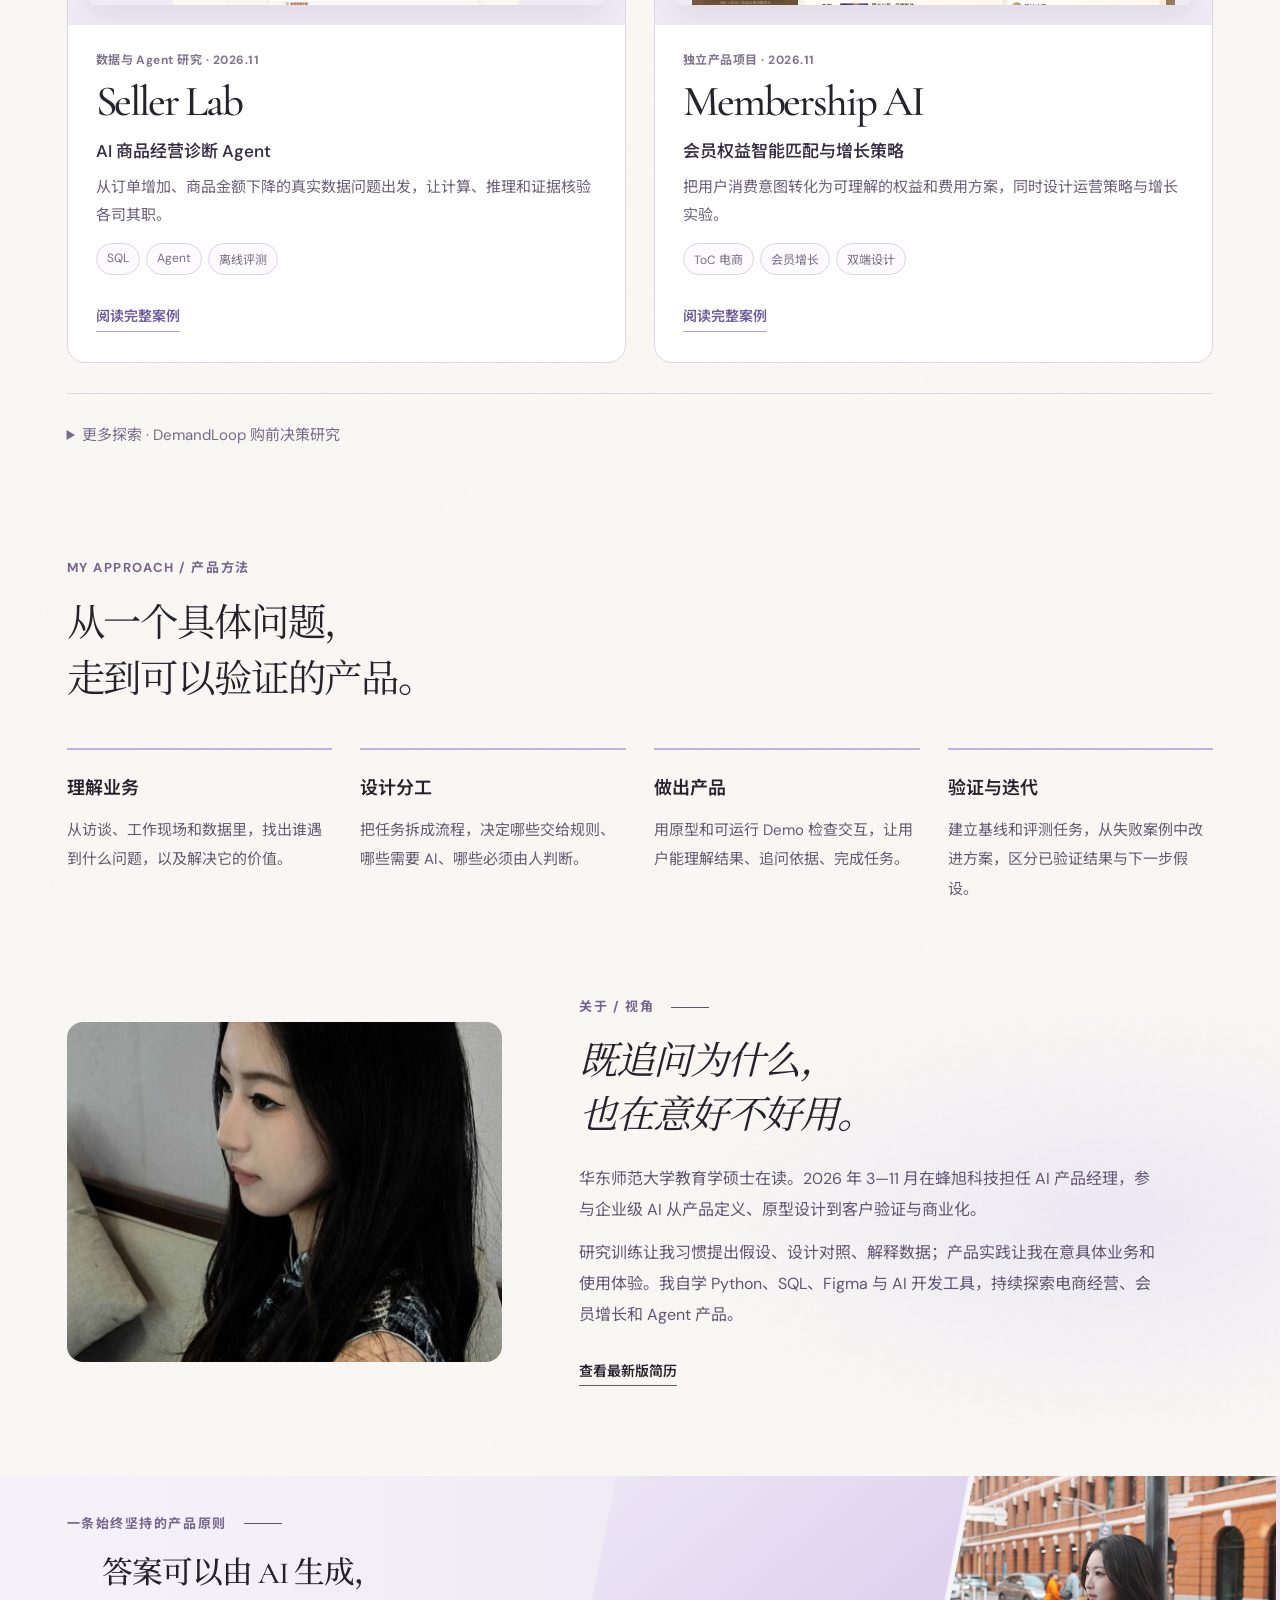
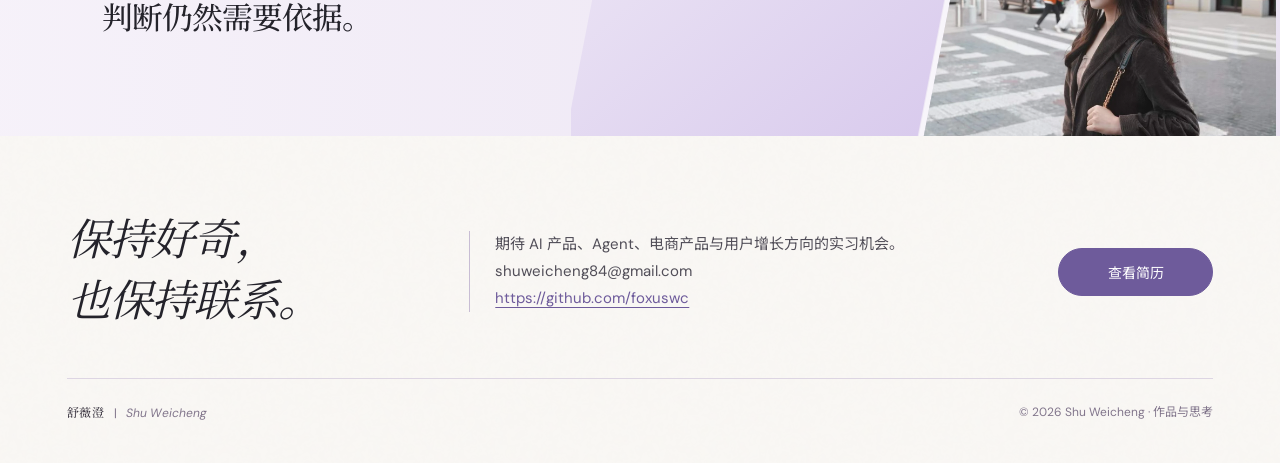
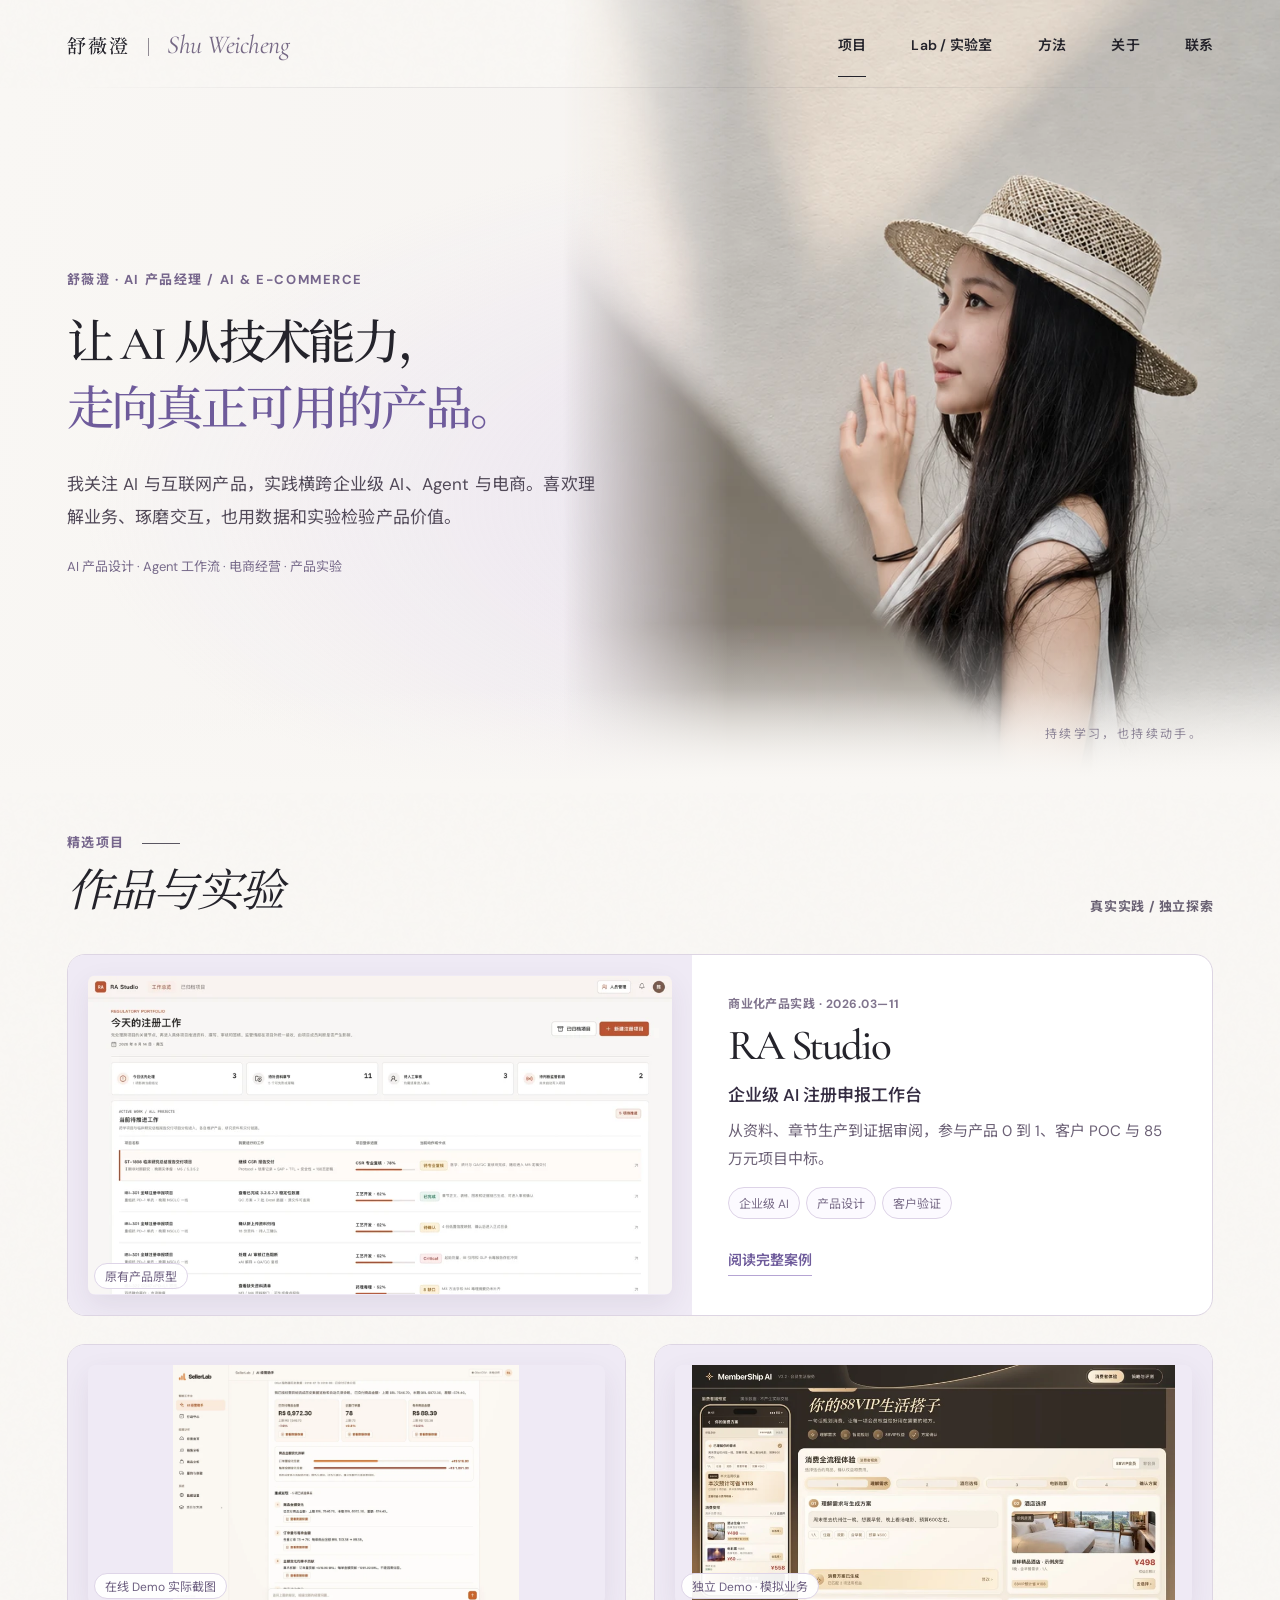
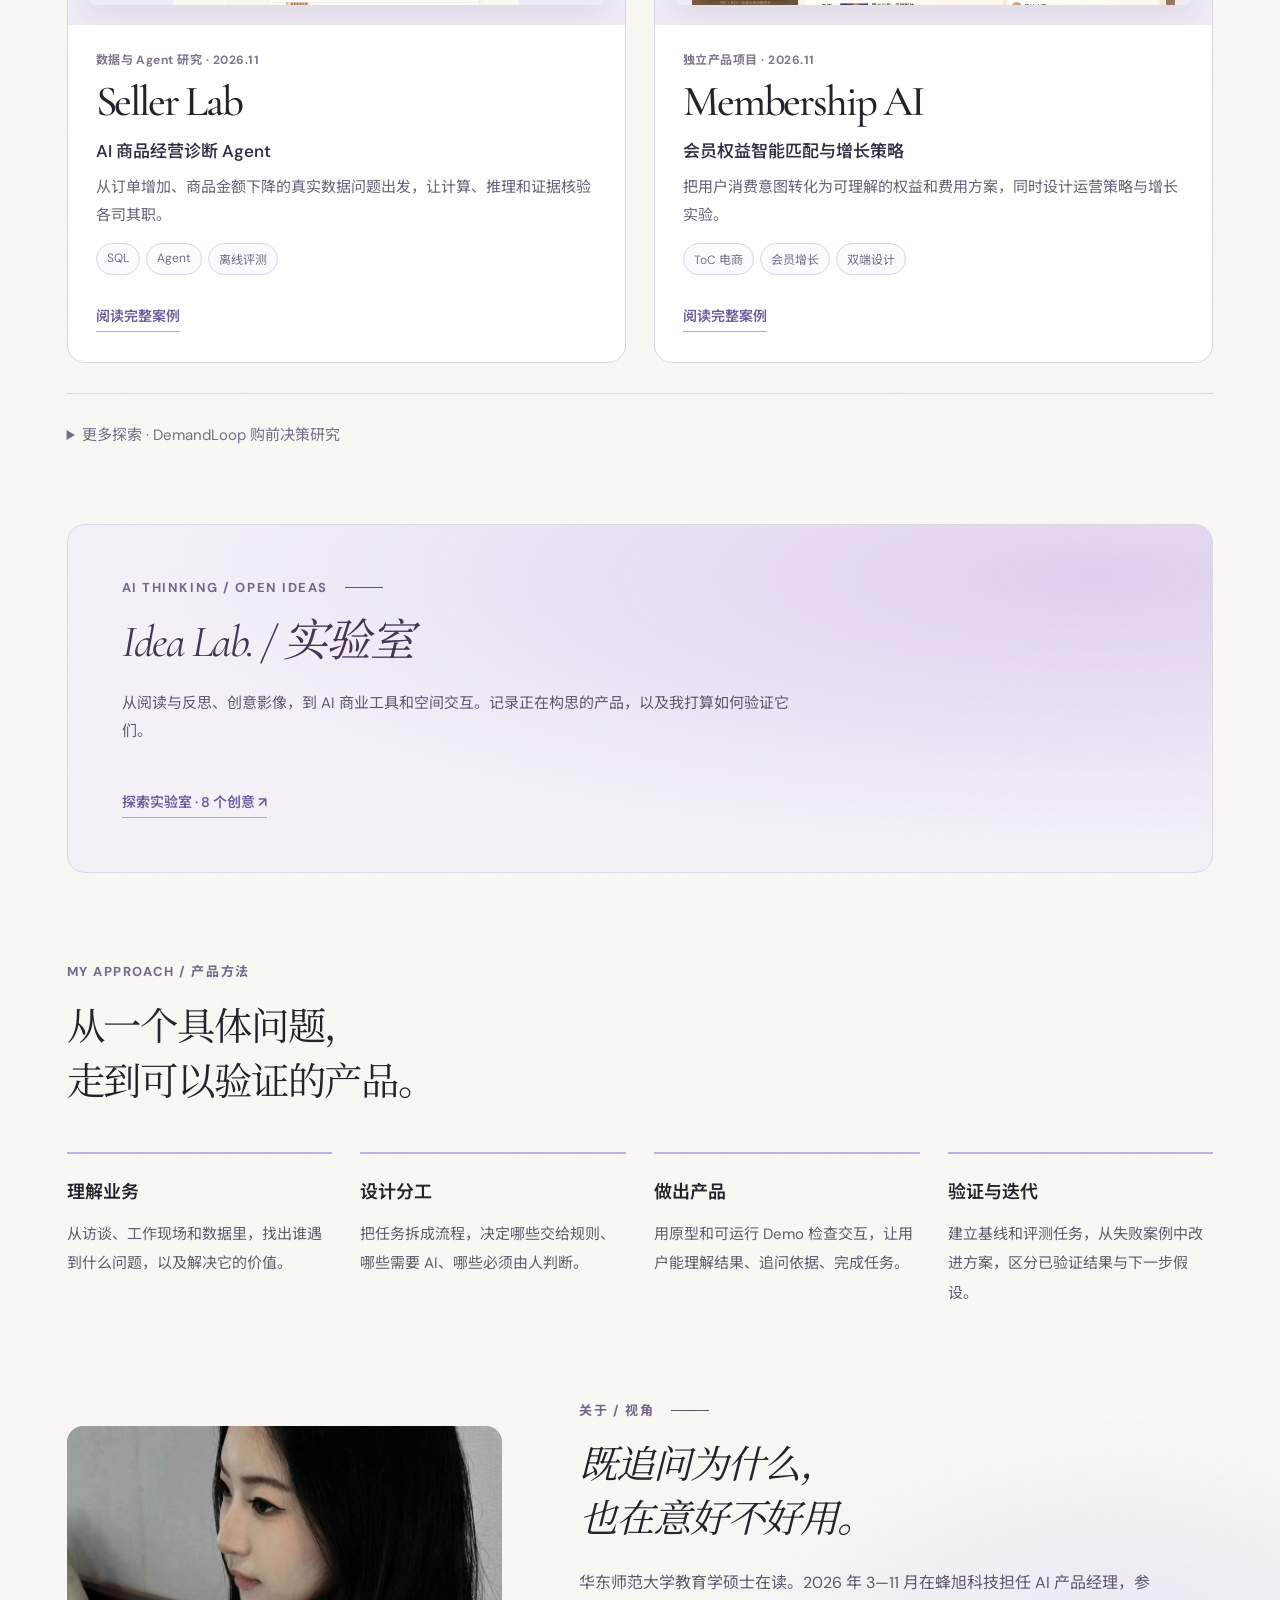
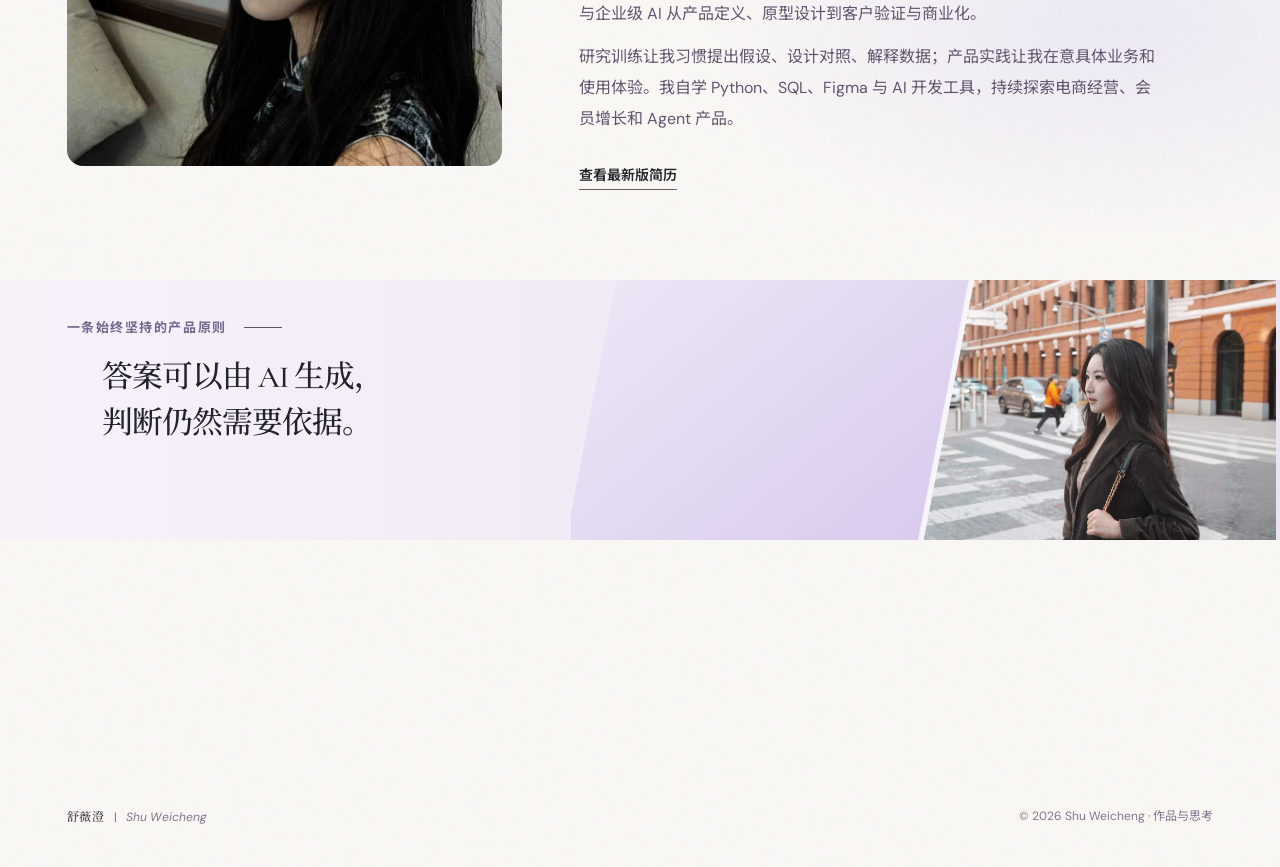
